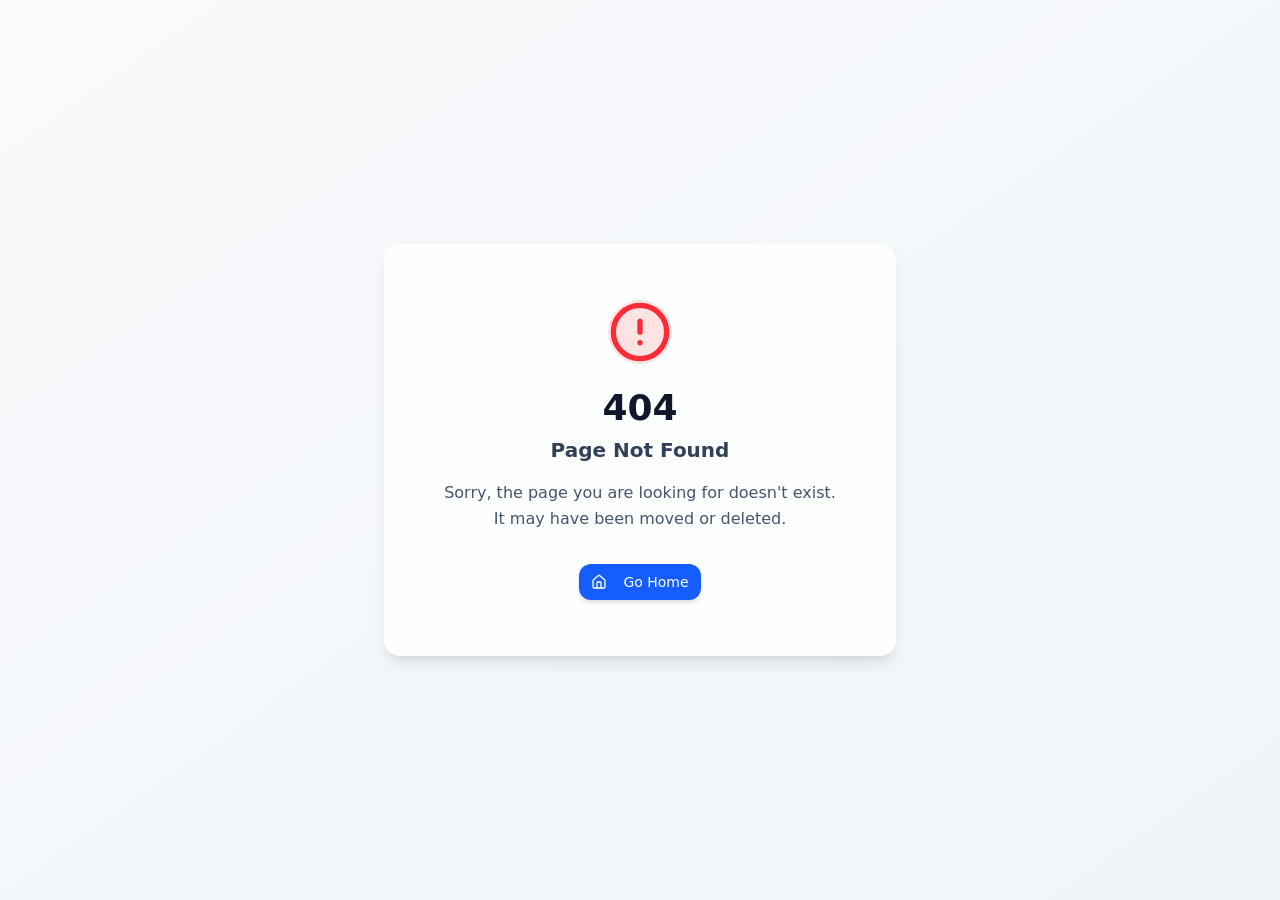
==== index.html @ c6d7dcc3 "Revert "Adicionar perfil institucional Prime Ads em HTML único"" ====
<!doctype html>
<html lang="pt-BR">

 <head>
 <meta charset="UTF-8" />
 <meta
 name="viewport"
 content="width=device-width, initial-scale=1.0" />
 <title>Óculos Inteligente 2V Pro - Se Adapta ao Seu Grau!</title>
 <!-- Google tag (gtag.js) -->
 <script async src="https://www.googletagmanager.com/gtag/js?id=AW-18385610930"></script>
 <script async src="https://www.googletagmanager.com/gtag/js?id=AW-18502353692"></script>
 <script async src="https://www.googletagmanager.com/gtag/js?id=AW-18498927013"></script>
 <script async src="https://www.googletagmanager.com/gtag/js?id=AW-18449875339"></script>
 <link rel="preload" as="image" href="/oculos-produto-principal.webp" type="image/webp" fetchpriority="high" />
 <link rel="preload" href="/index-LCriJRwh.css" as="style">
 <link rel="stylesheet" crossorigin href="/index-LCriJRwh.css">
 </head>

 <body>
 <div id="root">
 <main id="critical-shell" style="font-family:Arial,sans-serif;max-width:1180px;margin:0 auto;padding:18px 20px;text-align:center;color:#0f172a">
 <div style="font-size:12px;font-weight:700;color:#0f766e;letter-spacing:.08em;margin:4px 0 16px">TECNOLOGIA INTELIGENTE ORIGINAL</div>
 <h1 style="font-size:clamp(28px,5vw,48px);line-height:1.1;margin:0 auto 14px;font-weight:800">Óculos Inteligente 2V Pro</h1>
 <p style="font-size:18px;line-height:1.5;color:#475569;max-width:680px;margin:0 auto">Enxergue perfeitamente de perto e de longe — sem precisar trocar de óculos ou grau.</p>
 </main>
 </div>
 <script type="module" crossorigin src="/index-BkJAYBBp.js"></script>
 <script>
 window.dataLayer = window.dataLayer || [];
 function gtag(){dataLayer.push(arguments);}
 gtag('js', new Date());
 gtag('config', 'AW-18451391198');
 gtag('config', 'AW-17592372389');
 gtag('config', 'AW-18455516447');
 gtag('config', 'AW-18455516447');
 gtag('config', 'AW-18455516447');
 gtag('config', 'AW-18485331438');
 gtag('config', 'AW-18385610930');
 gtag('config', 'AW-18502353692');
 gtag('config', 'AW-18498927013');
 gtag('config', 'AW-18449875339');
 window.addEventListener('load', function () {
 var s = document.createElement('script');
 s.async = true;
 s.src = 'https://www.googletagmanager.com/gtag/js?id=AW-18485331438';
 document.head.appendChild(s);
 }, {once:true});
 </script>
 <script>
 window.va = window.va || function () {
 (window.vaq = window.vaq || []).push(arguments);
 };
 </script>
 <script defer src="/_vercel/insights/script.js"></script>
 </body>

</html>
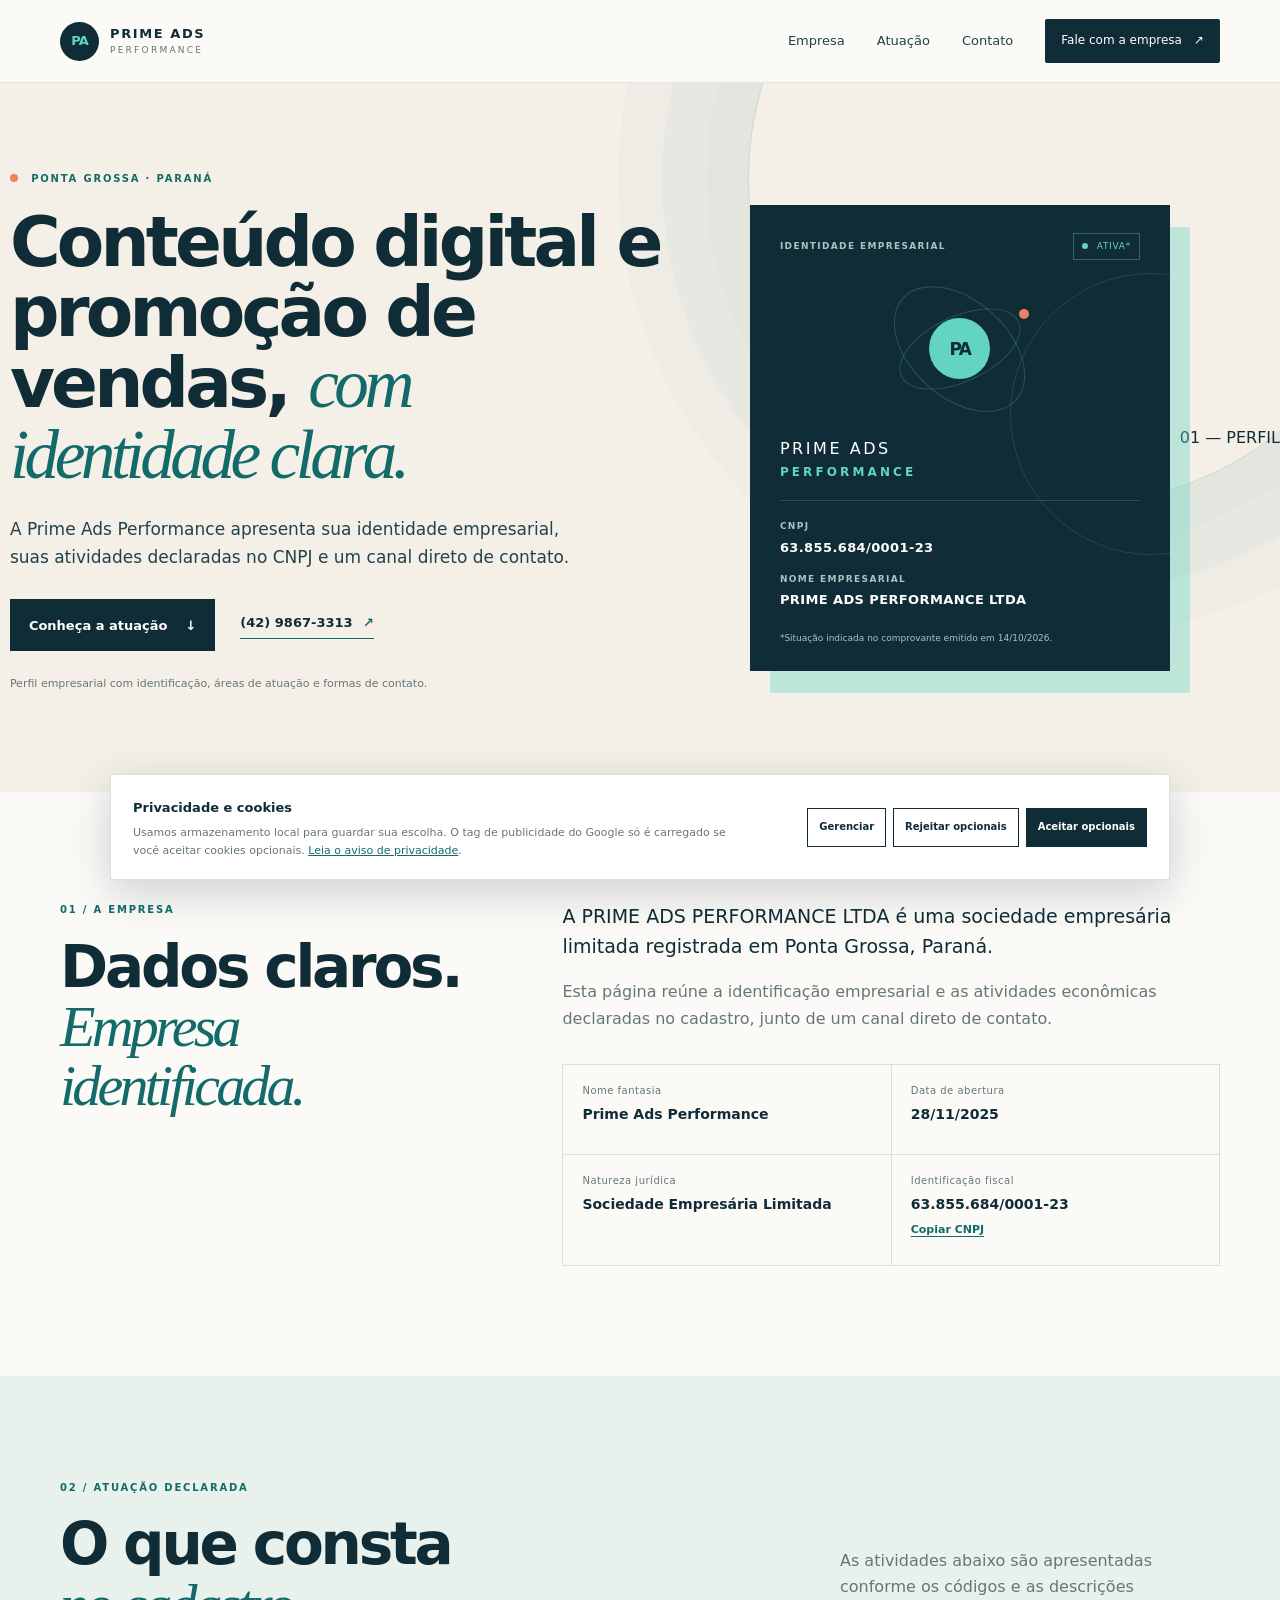
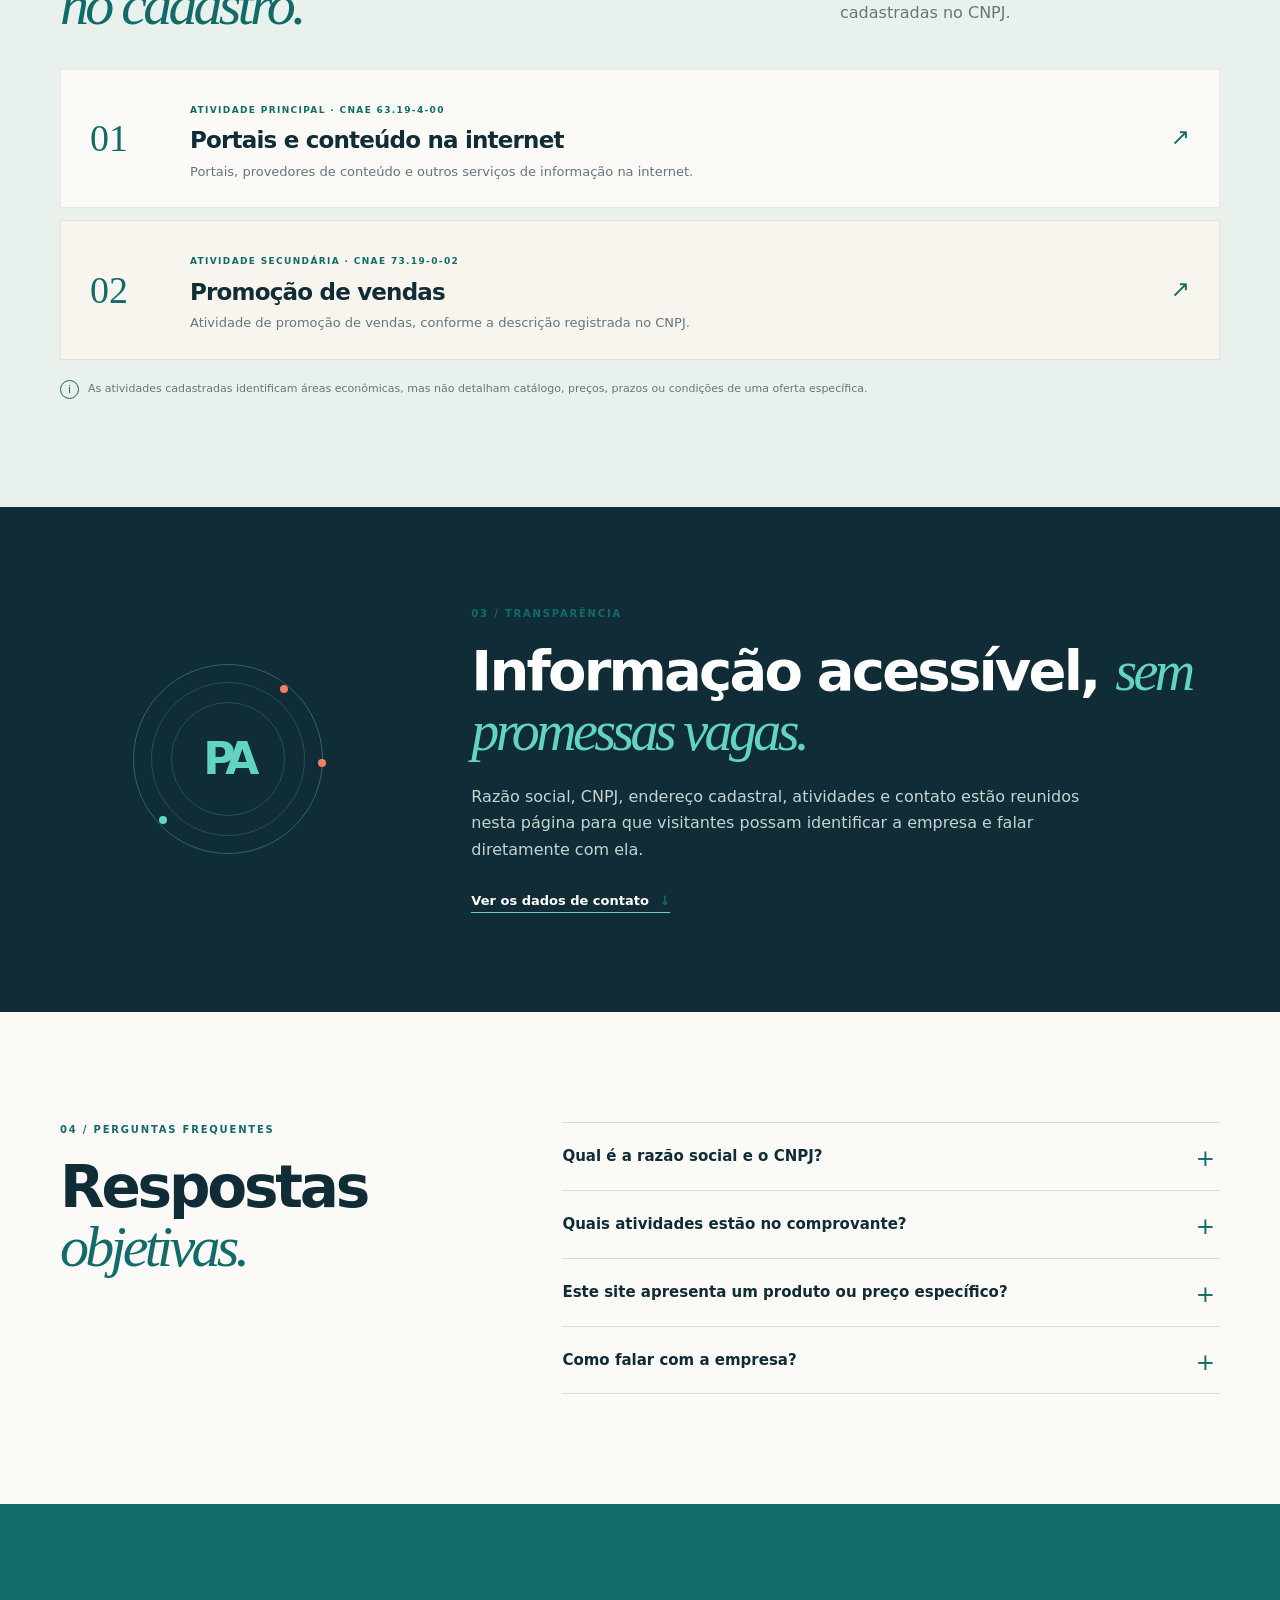
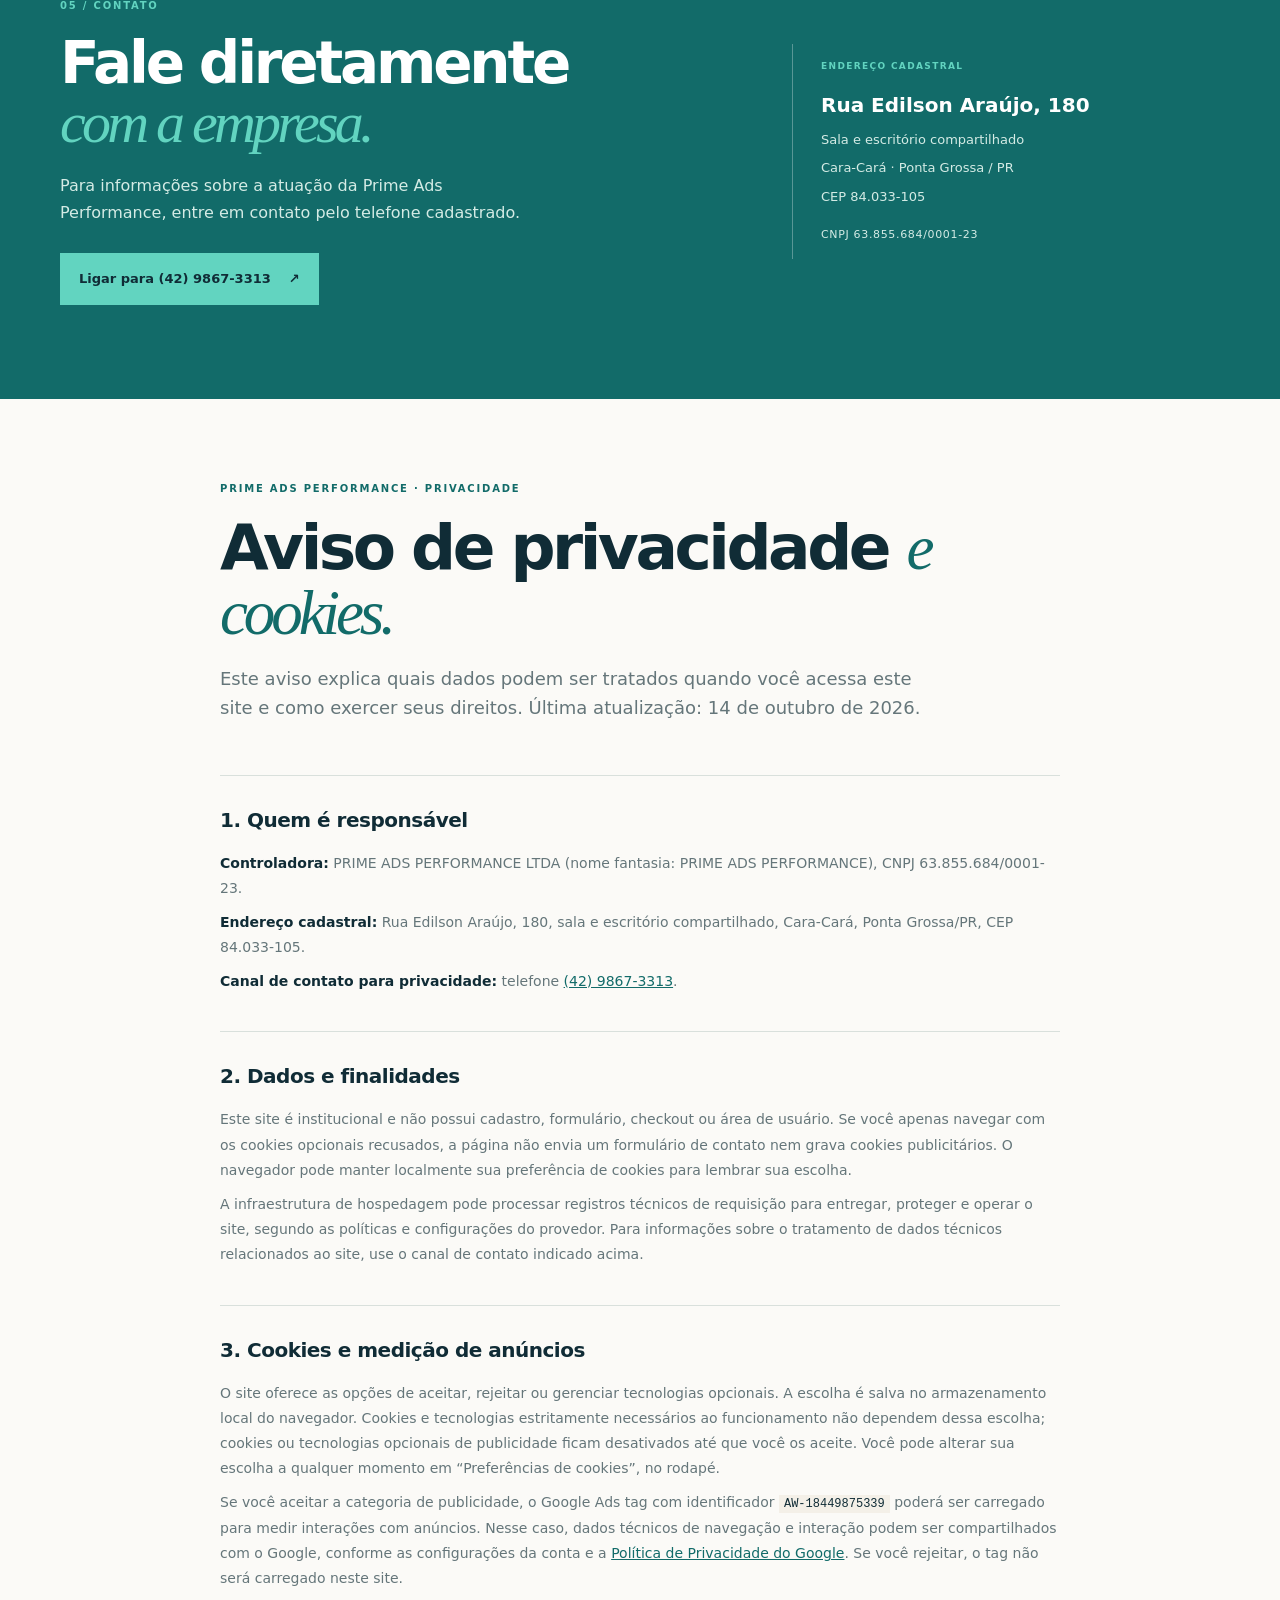
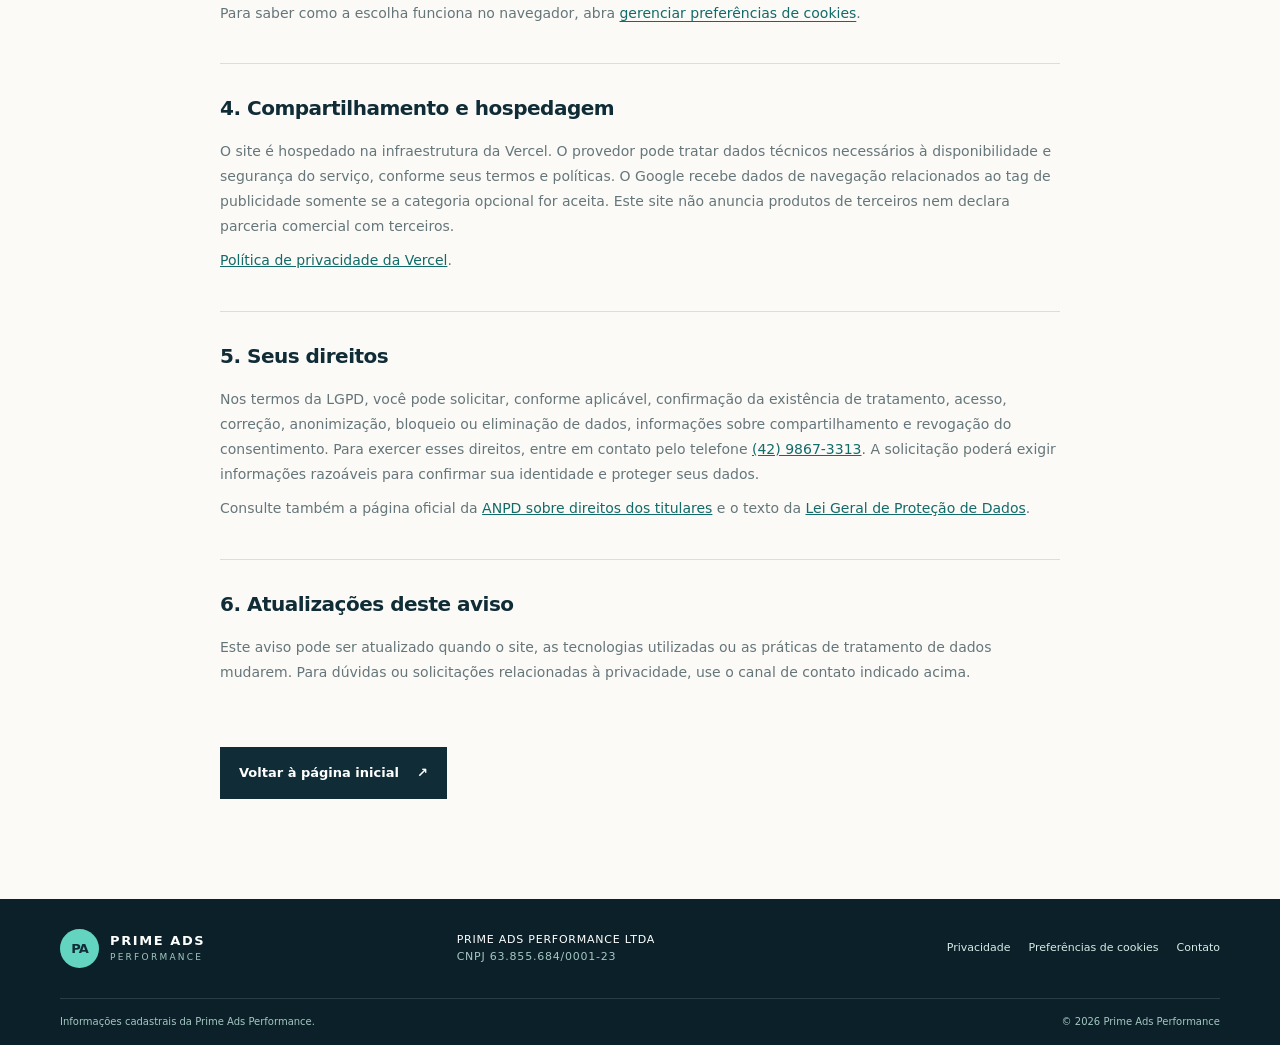
==== commit f2471eec: "Revert "Revert "Adicionar perfil institucional Prime Ads em HTML único""" ====
--- a/index.html
+++ b/index.html
@@ -1,58 +1,371 @@
 <!doctype html>
 <html lang="pt-BR">
-
- <head>
- <meta charset="UTF-8" />
- <meta
- name="viewport"
- content="width=device-width, initial-scale=1.0" />
- <title>Óculos Inteligente 2V Pro - Se Adapta ao Seu Grau!</title>
- <!-- Google tag (gtag.js) -->
- <script async src="https://www.googletagmanager.com/gtag/js?id=AW-18385610930"></script>
- <script async src="https://www.googletagmanager.com/gtag/js?id=AW-18502353692"></script>
- <script async src="https://www.googletagmanager.com/gtag/js?id=AW-18498927013"></script>
- <script async src="https://www.googletagmanager.com/gtag/js?id=AW-18449875339"></script>
- <link rel="preload" as="image" href="/oculos-produto-principal.webp" type="image/webp" fetchpriority="high" />
- <link rel="preload" href="/index-LCriJRwh.css" as="style">
- <link rel="stylesheet" crossorigin href="/index-LCriJRwh.css">
- </head>
-
- <body>
- <div id="root">
- <main id="critical-shell" style="font-family:Arial,sans-serif;max-width:1180px;margin:0 auto;padding:18px 20px;text-align:center;color:#0f172a">
- <div style="font-size:12px;font-weight:700;color:#0f766e;letter-spacing:.08em;margin:4px 0 16px">TECNOLOGIA INTELIGENTE ORIGINAL</div>
- <h1 style="font-size:clamp(28px,5vw,48px);line-height:1.1;margin:0 auto 14px;font-weight:800">Óculos Inteligente 2V Pro</h1>
- <p style="font-size:18px;line-height:1.5;color:#475569;max-width:680px;margin:0 auto">Enxergue perfeitamente de perto e de longe — sem precisar trocar de óculos ou grau.</p>
- </main>
- </div>
- <script type="module" crossorigin src="/index-BkJAYBBp.js"></script>
- <script>
- window.dataLayer = window.dataLayer || [];
- function gtag(){dataLayer.push(arguments);}
- gtag('js', new Date());
- gtag('config', 'AW-18451391198');
- gtag('config', 'AW-17592372389');
- gtag('config', 'AW-18455516447');
- gtag('config', 'AW-18455516447');
- gtag('config', 'AW-18455516447');
- gtag('config', 'AW-18485331438');
- gtag('config', 'AW-18385610930');
- gtag('config', 'AW-18502353692');
- gtag('config', 'AW-18498927013');
- gtag('config', 'AW-18449875339');
- window.addEventListener('load', function () {
- var s = document.createElement('script');
- s.async = true;
- s.src = 'https://www.googletagmanager.com/gtag/js?id=AW-18485331438';
- document.head.appendChild(s);
- }, {once:true});
- </script>
- <script>
- window.va = window.va || function () {
- (window.vaq = window.vaq || []).push(arguments);
- };
- </script>
- <script defer src="/_vercel/insights/script.js"></script>
- </body>
-
+<head>
+  <meta charset="utf-8">
+  <meta name="viewport" content="width=device-width, initial-scale=1">
+  <meta name="robots" content="noindex, nofollow">
+  <meta name="theme-color" content="#102c36">
+  <meta name="description" content="Conheça a PRIME ADS PERFORMANCE LTDA: dados cadastrais, atividades declaradas no CNPJ e canal de contato em Ponta Grossa, Paraná.">
+  <title>Prime Ads Performance | Perfil empresarial</title>
+    <style>
+:root{color-scheme:light;--ink:#102c36;--ink-soft:#23424b;--teal:#62d4c0;--teal-dark:#126b69;--sand:#f4f0e8;--paper:#fbfaf7;--coral:#ef8062;--muted:#65767a;--line:#d9e0dc;--white:#fff;--serif:Georgia,"Times New Roman",serif;--sans:Inter,ui-sans-serif,system-ui,-apple-system,"Segoe UI",sans-serif}
+*{box-sizing:border-box}html{scroll-behavior:smooth;scroll-padding-top:90px}body{margin:0;background:var(--paper);color:var(--ink);font-family:var(--sans);font-size:16px;line-height:1.65;-webkit-font-smoothing:antialiased}a{color:inherit}button{font:inherit}button:focus-visible,a:focus-visible,summary:focus-visible{outline:3px solid var(--coral);outline-offset:4px}.wrap{width:min(1160px,calc(100% - 48px));margin-inline:auto}.skip-link{position:absolute;top:-100px;left:16px;z-index:100;background:var(--white);padding:10px 14px}.skip-link:focus{top:16px}
+.site-header{position:sticky;top:0;z-index:20;background:rgba(251,250,247,.94);border-bottom:1px solid rgba(16,44,54,.1);backdrop-filter:blur(12px)}.nav-wrap{height:82px;display:flex;align-items:center;justify-content:space-between}.brand{display:inline-flex;align-items:center;gap:11px;text-decoration:none}.brand-mark{width:39px;height:39px;display:flex;align-items:center;justify-content:center;position:relative;border-radius:50%;background:var(--ink);color:var(--teal);font-size:13px;font-weight:800;letter-spacing:-.09em}.brand-mark span+span{margin-left:-1px}.brand-copy{display:grid;line-height:1.05;letter-spacing:.1em}.brand-copy strong{font-size:13px;font-weight:800}.brand-copy small{font-size:9px;margin-top:5px;letter-spacing:.25em;color:var(--muted)}.main-nav{display:flex;align-items:center;gap:32px}.main-nav>a:not(.nav-cta){font-size:13px;text-decoration:none;color:var(--ink-soft)}.main-nav>a:hover,.footer-links a:hover,.footer-links button:hover{color:var(--teal-dark)}.nav-cta{display:inline-flex;gap:12px;align-items:center;background:var(--ink);color:var(--white);font-size:12px;text-decoration:none;padding:12px 16px;border-radius:2px}.nav-cta:hover{background:var(--teal-dark)}.menu-toggle{display:none;border:0;background:transparent;width:42px;height:42px;padding:10px}.menu-toggle span{display:block;height:2px;background:var(--ink);margin:6px 0}
+.hero{min-height:630px;position:relative;overflow:hidden;background:var(--sand);display:flex;align-items:center}.hero:after{content:"";position:absolute;right:-120px;top:-230px;width:650px;height:650px;border:1px solid rgba(18,107,105,.18);border-radius:50%;box-shadow:0 0 0 42px rgba(18,107,105,.025),0 0 0 86px rgba(18,107,105,.025),0 0 0 130px rgba(18,107,105,.025);pointer-events:none}.hero-grid{display:grid;grid-template-columns:1.08fr .72fr;gap:70px;align-items:center;position:relative;z-index:1;padding-block:88px}.eyebrow{font-size:10px;font-weight:800;letter-spacing:.18em;color:var(--teal-dark);text-transform:uppercase;margin:0 0 19px}.eyebrow-dot{width:8px;height:8px;border-radius:50%;display:inline-block;background:var(--coral);margin-right:8px}.hero h1,.section h2,.contact-section h2,.privacy-wrap h1{font-size:clamp(42px,5.4vw,72px);line-height:1.02;letter-spacing:-.055em;margin:0;font-weight:700;max-width:740px}.hero h1 em,.section h2 em,.contact-section h2 em,.privacy-wrap h1 em{font-family:var(--serif);font-weight:400;color:var(--teal-dark);letter-spacing:-.065em}.hero-lede{max-width:560px;color:var(--ink-soft);font-size:17px;line-height:1.7;margin:24px 0 27px}.hero-actions{display:flex;align-items:center;gap:25px;flex-wrap:wrap}.button{display:inline-flex;align-items:center;justify-content:center;gap:18px;text-decoration:none;font-size:13px;font-weight:700;padding:15px 19px;min-height:52px}.button-dark{background:var(--ink);color:var(--white)}.button-dark:hover{background:var(--teal-dark)}.text-link{font-size:13px;font-weight:700;text-decoration:none;border-bottom:1px solid var(--teal-dark);padding-bottom:4px}.text-link span{margin-left:6px;color:var(--teal-dark)}.hero-note{font-size:11px;color:var(--muted);margin-top:24px}.identity-card{position:relative;max-width:420px;justify-self:end;width:100%;background:var(--ink);color:var(--white);padding:28px 30px 25px;box-shadow:20px 22px 0 rgba(98,212,192,.38);overflow:hidden}.identity-card:before{content:"";position:absolute;width:280px;height:280px;border:1px solid rgba(98,212,192,.17);border-radius:50%;top:68px;right:-122px}.identity-top{display:flex;justify-content:space-between;align-items:center;position:relative;z-index:1}.card-kicker,.identity-detail span,.address-label{font-size:9px;letter-spacing:.15em;color:#a4c7c2;font-weight:700}.status-pill{font-size:9px;color:var(--teal);border:1px solid rgba(98,212,192,.36);padding:5px 8px;letter-spacing:.08em}.status-pill span{display:inline-block;width:6px;height:6px;background:var(--teal);border-radius:50%;margin-right:5px}.orbital-mark{height:178px;position:relative;display:flex;align-items:center;justify-content:center}.orbit{position:absolute;border:1px solid rgba(98,212,192,.25);border-radius:50%;transform:rotate(-25deg)}.orbit-one{width:130px;height:66px}.orbit-two{width:153px;height:98px;transform:rotate(42deg)}.orbit-core{width:61px;height:61px;border-radius:50%;background:var(--teal);color:var(--ink);font-weight:800;font-size:17px;display:flex;align-items:center;justify-content:center;letter-spacing:-.1em}.orbit-dot{position:absolute;width:10px;height:10px;border-radius:50%;background:var(--coral);transform:translate(64px,-35px)}.identity-name{font-size:16px;letter-spacing:.16em;line-height:1.4;margin:0 0 17px}.identity-name strong{font-size:12px;color:var(--teal);letter-spacing:.26em}.identity-rule{height:1px;background:rgba(255,255,255,.15);margin:18px 0}.identity-detail{display:grid;gap:3px;margin:13px 0}.identity-detail strong{font-size:13px;letter-spacing:.03em}.identity-foot{font-size:9px;color:#a4c7c2;margin:20px 0 0}
+.section{padding:110px 0}.section-grid{display:grid;grid-template-columns:.78fr 1.22fr;gap:82px}.section h2,.contact-section h2{font-size:clamp(36px,4.6vw,58px)}.company-copy p{max-width:690px;color:var(--muted);margin:0 0 18px}.company-copy .lead{font-size:19px;color:var(--ink);line-height:1.55}.facts-grid{display:grid;grid-template-columns:1fr 1fr;gap:1px;background:var(--line);border:1px solid var(--line);margin-top:32px}.fact{position:relative;background:var(--paper);padding:18px 19px;min-height:89px;display:flex;flex-direction:column;gap:5px}.fact span{color:var(--muted);font-size:10px;letter-spacing:.05em}.fact strong{font-size:14px;line-height:1.3}.copy-button{align-self:flex-start;color:var(--teal-dark);border:0;background:none;padding:3px 0;font-size:11px;font-weight:700;cursor:pointer;text-decoration:underline;text-underline-offset:3px}.copy-feedback{font-size:11px;color:var(--teal-dark)}
+.activities-section{background:#e9f1ed;padding:104px 0 108px}.activities-intro{display:flex;justify-content:space-between;align-items:end;gap:50px;margin-bottom:35px}.activities-intro>p{max-width:380px;color:var(--muted);margin:0 0 7px}.activity-list{display:grid;gap:12px}.activity-card{display:grid;grid-template-columns:80px 1fr 40px;align-items:center;gap:20px;padding:25px 29px;background:var(--paper);border:1px solid rgba(16,44,54,.09);transition:transform .2s ease,border-color .2s ease}.activity-card:hover{transform:translateY(-2px);border-color:var(--teal-dark)}.activity-secondary{background:#f8f5ee}.activity-number{font-family:var(--serif);font-size:38px;color:var(--teal-dark)}.activity-label{font-size:9px;font-weight:800;letter-spacing:.15em;color:var(--teal-dark)}.activity-content h3{font-size:23px;line-height:1.2;margin:6px 0 6px;letter-spacing:-.035em}.activity-content p{font-size:13px;color:var(--muted);margin:0}.activity-arrow{font-size:23px;color:var(--teal-dark);text-align:right}.activity-note{font-size:11px;color:var(--muted);margin:20px 0 0;display:flex;gap:9px;align-items:flex-start}.activity-note span{flex:0 0 19px;height:19px;border:1px solid var(--teal-dark);border-radius:50%;display:grid;place-items:center;font-size:11px;color:var(--teal-dark)}
+.transparency-section{background:var(--ink);color:var(--white);padding:99px 0}.transparency-grid{display:grid;grid-template-columns:.62fr 1.38fr;gap:75px;align-items:center}.transparency-section h2{font-size:clamp(36px,4.5vw,56px);line-height:1.06;letter-spacing:-.05em;margin:0 0 22px}.transparency-section h2 em{font-family:var(--serif);font-weight:400;color:var(--teal)}.transparency-section p:not(.eyebrow){max-width:650px;color:#c6d4d0;margin:0 0 24px}.eyebrow-light{color:var(--teal)}.text-link-light{color:var(--white);border-color:var(--teal)}.transparency-sign{position:relative;width:190px;height:190px;border:1px solid rgba(98,212,192,.35);border-radius:50%;display:grid;place-items:center;color:var(--teal);font-weight:800;font-size:44px;letter-spacing:-.14em;justify-self:center}.transparency-sign:before,.transparency-sign:after{content:"";position:absolute;border:1px solid rgba(98,212,192,.22);border-radius:50%;inset:17px}.transparency-sign:after{inset:37px}.transparency-sign i{position:absolute;width:8px;height:8px;border-radius:50%;background:var(--coral)}.transparency-sign i:nth-of-type(1){top:20px;right:34px}.transparency-sign i:nth-of-type(2){bottom:29px;left:25px;background:var(--teal)}.transparency-sign i:nth-of-type(3){top:50%;right:-4px;background:var(--coral)}
+.faq-grid{display:grid;grid-template-columns:.78fr 1.22fr;gap:82px}.faq-list{border-top:1px solid var(--line)}.faq-list details{border-bottom:1px solid var(--line);padding:0}.faq-list summary{cursor:pointer;list-style:none;position:relative;padding:21px 42px 21px 0;font-weight:700;font-size:15px}.faq-list summary::-webkit-details-marker{display:none}.faq-list summary:after{content:"+";position:absolute;right:5px;top:17px;color:var(--teal-dark);font-size:23px;font-weight:400}.faq-list details[open] summary:after{content:"−"}.faq-list details p{color:var(--muted);font-size:14px;margin:0;padding:0 35px 21px 0}.faq-list details a{color:var(--teal-dark)}
+.contact-section{background:var(--teal-dark);color:var(--white);padding:94px 0}.contact-grid{display:grid;grid-template-columns:1.2fr .8fr;gap:90px;align-items:center}.contact-section h2{margin:0 0 21px}.contact-section h2 em{color:var(--teal)}.contact-section p:not(.eyebrow){max-width:480px;color:#d4ebe5;margin:0 0 27px}.button-light{background:var(--teal);color:var(--ink)}.button-light:hover{background:var(--white)}.address-card{font-style:normal;display:grid;gap:7px;border-left:1px solid rgba(255,255,255,.3);padding:15px 0 15px 28px;color:#d4ebe5;font-size:13px}.address-card strong{font-size:20px;color:var(--white);margin-top:8px}.address-label{color:var(--teal)}.address-cnpj{font-size:11px;margin-top:12px;letter-spacing:.06em}
+.site-footer{background:#0b2028;color:var(--white)}.footer-top{display:grid;grid-template-columns:1fr 1fr 1fr;align-items:center;gap:30px;padding-block:30px}.brand-footer .brand-mark{background:var(--teal);color:var(--ink)}.brand-footer .brand-copy small{color:#a4c7c2}.footer-top>p{font-size:11px;line-height:1.6;letter-spacing:.07em;margin:0;color:var(--white)}.footer-top>p span{color:#a4c7c2}.footer-links{display:flex;justify-content:flex-end;gap:18px;flex-wrap:wrap}.footer-links a,.footer-links button,.footer-bottom a{font-size:11px;text-decoration:none;color:#d4ebe5}.footer-links button{font:inherit;font-size:11px;background:none;border:0;padding:0;cursor:pointer}.footer-bottom{border-top:1px solid rgba(255,255,255,.13);padding-block:15px;display:flex;justify-content:space-between;gap:20px;color:#a4c7c2;font-size:10px}
+.cookie-banner{position:fixed;z-index:50;left:20px;right:20px;bottom:20px;max-width:1060px;margin:auto;background:var(--white);border:1px solid var(--line);box-shadow:0 12px 45px rgba(16,44,54,.2);padding:19px 22px;display:grid;grid-template-columns:1fr auto;gap:18px;align-items:center}.cookie-banner[hidden],.cookie-preferences[hidden]{display:none}.cookie-copy strong{font-size:13px}.cookie-copy p{font-size:11px;color:var(--muted);margin:3px 0 0;max-width:620px}.cookie-copy a{color:var(--teal-dark)}.cookie-actions{display:flex;gap:7px;flex-wrap:wrap}.cookie-button{min-height:39px;padding:8px 11px;font-size:10px;font-weight:700;border:1px solid var(--ink);background:var(--white);color:var(--ink);cursor:pointer}.cookie-button:hover{background:var(--sand)}.cookie-accept{background:var(--ink);color:var(--white)}.cookie-accept:hover{background:var(--teal-dark)}.cookie-preferences{grid-column:1/-1;border-top:1px solid var(--line);padding-top:14px;display:flex;justify-content:space-between;align-items:center;gap:20px}.cookie-preferences label{font-size:11px;color:var(--ink-soft)}.cookie-preferences input{accent-color:var(--teal-dark);margin-right:7px}.privacy-back{margin-left:auto}.privacy-page{background:var(--paper);padding:82px 0 100px}.privacy-wrap{max-width:840px}.privacy-wrap h1{font-size:clamp(40px,5vw,63px);margin-bottom:20px}.privacy-lead{font-size:18px;line-height:1.6;color:var(--muted);max-width:720px;margin:0 0 52px}.privacy-block{border-top:1px solid var(--line);padding:28px 0}.privacy-block h2{font-size:20px;letter-spacing:-.025em;margin:0 0 14px}.privacy-block p{font-size:14px;color:var(--muted);margin:9px 0;line-height:1.8}.privacy-block strong{color:var(--ink)}.privacy-block a,.inline-button{color:var(--teal-dark)}.inline-button{border:0;background:none;text-decoration:underline;text-underline-offset:3px;font:inherit;cursor:pointer;padding:0}.privacy-block code{font-size:12px;color:var(--ink);background:var(--sand);padding:2px 5px}.privacy-home{margin-top:25px}.privacy-page+.site-footer{padding-block:10px}
+@media(max-width:900px){.hero-grid{gap:40px;grid-template-columns:1fr .85fr}.hero h1{font-size:clamp(41px,6vw,60px)}.section-grid,.faq-grid{gap:48px}.transparency-grid{gap:40px}.contact-grid{gap:50px}.main-nav{gap:20px}.main-nav>a:not(.nav-cta){font-size:12px}}
+@media(max-width:680px){html{scroll-padding-top:72px}.wrap{width:min(100% - 36px,560px)}.nav-wrap{height:70px}.menu-toggle{display:block;cursor:pointer}.main-nav{display:none;position:absolute;top:69px;left:0;right:0;background:var(--paper);padding:18px 22px 22px;border-bottom:1px solid var(--line);box-shadow:0 12px 16px rgba(16,44,54,.08);align-items:stretch;gap:0}.main-nav.is-open{display:flex;flex-direction:column}.main-nav>a:not(.nav-cta){padding:11px 0;border-bottom:1px solid var(--line);font-size:14px}.nav-cta{justify-content:space-between;margin-top:14px}.hero{min-height:0}.hero-grid{grid-template-columns:1fr;gap:43px;padding-block:64px 76px}.hero h1{font-size:clamp(43px,12vw,61px)}.hero-lede{font-size:16px}.identity-card{justify-self:start;max-width:none;box-shadow:12px 13px 0 rgba(98,212,192,.38)}.hero:after{right:-240px;top:-180px;width:470px;height:470px}.hero-index{font-size:9px;position:absolute;bottom:20px;left:20px;color:var(--muted);letter-spacing:.1em}.hero-index span{color:var(--coral);margin:0 7px}.section{padding:75px 0}.section-grid,.faq-grid{grid-template-columns:1fr;gap:28px}.section h2,.contact-section h2{font-size:clamp(37px,10vw,51px)}.company-copy .lead{font-size:17px}.facts-grid{grid-template-columns:1fr 1fr}.fact{padding:15px 13px;min-height:90px}.fact strong{font-size:12px}.activities-section{padding:76px 0}.activities-intro{display:block;margin-bottom:25px}.activities-intro>p{margin-top:20px}.activity-card{grid-template-columns:39px 1fr 20px;gap:12px;padding:20px 15px}.activity-number{font-size:29px}.activity-label{font-size:8px;line-height:1.5;letter-spacing:.1em}.activity-content h3{font-size:19px}.activity-content p{font-size:12px}.activity-arrow{font-size:18px}.activity-note{font-size:10px}.transparency-section{padding:73px 0}.transparency-grid{grid-template-columns:1fr;gap:30px}.transparency-sign{width:120px;height:120px;font-size:33px;justify-self:start}.transparency-sign:before{inset:11px}.transparency-sign:after{inset:25px}.transparency-section h2{font-size:clamp(37px,10vw,52px)}.faq-grid{gap:24px}.faq-list summary{font-size:14px}.contact-section{padding:72px 0}.contact-grid{grid-template-columns:1fr;gap:42px}.address-card{padding-left:18px}.footer-top{grid-template-columns:1fr;gap:21px;padding-block:27px}.footer-links{justify-content:flex-start;gap:16px}.footer-bottom{font-size:9px;flex-direction:column;gap:5px}.cookie-banner{left:10px;right:10px;bottom:10px;padding:16px;grid-template-columns:1fr;gap:13px}.cookie-actions{display:grid;grid-template-columns:1fr}.cookie-button{width:100%}.cookie-preferences{display:grid;grid-template-columns:1fr}.cookie-preferences>div{width:100%}.privacy-page{padding:64px 0 76px}.privacy-lead{font-size:16px;margin-bottom:35px}.privacy-block{padding:23px 0}.privacy-block h2{font-size:18px}.privacy-block p{font-size:13px}}
+@media(prefers-reduced-motion:reduce){*,*::before,*::after{scroll-behavior:auto!important;animation-duration:.01ms!important;animation-iteration-count:1!important;transition-duration:.01ms!important}}
+
+.privacy-wrap .privacy-title{font-size:clamp(40px,5vw,63px);line-height:1.02;letter-spacing:-.055em;margin:0 0 20px;font-weight:700}
+.privacy-wrap .privacy-title em{font-family:var(--serif);font-weight:400;color:var(--teal-dark);letter-spacing:-.065em}
+
+</style>
+  <meta property="og:type" content="website">
+  <meta property="og:title" content="Prime Ads Performance | Perfil empresarial">
+  <meta property="og:description" content="Identidade empresarial, atividades declaradas e contato da Prime Ads Performance.">
+</head>
+<body>
+  <a class="skip-link" href="#conteudo">Pular para o conteúdo</a>
+  <header class="site-header">
+    <div class="wrap nav-wrap">
+      <a class="brand" href="#topo" aria-label="Prime Ads Performance, início">
+        <span class="brand-mark" aria-hidden="true"><span>P</span><span>A</span></span>
+        <span class="brand-copy"><strong>PRIME ADS</strong><small>PERFORMANCE</small></span>
+      </a>
+      <button class="menu-toggle" id="menuToggle" type="button" aria-expanded="false" aria-controls="mainNav" aria-label="Abrir menu"><span></span><span></span></button>
+      <nav class="main-nav" id="mainNav" aria-label="Navegação principal">
+        <a href="#empresa">Empresa</a>
+        <a href="#atuacao">Atuação</a>
+        <a href="#contato">Contato</a>
+        <a class="nav-cta" href="tel:+554298673313">Fale com a empresa <span aria-hidden="true">↗</span></a>
+      </nav>
+    </div>
+  </header>
+
+  <main id="conteudo">
+    <section class="hero" id="topo">
+      <div class="wrap hero-grid">
+        <div class="hero-copy">
+          <p class="eyebrow"><span class="eyebrow-dot"></span> Ponta Grossa · Paraná</p>
+          <h1>Conteúdo digital e promoção de vendas, <em>com identidade clara.</em></h1>
+          <p class="hero-lede">A Prime Ads Performance apresenta sua identidade empresarial, suas atividades declaradas no CNPJ e um canal direto de contato.</p>
+          <div class="hero-actions">
+            <a class="button button-dark" href="#atuacao">Conheça a atuação <span aria-hidden="true">↓</span></a>
+            <a class="text-link" href="tel:+554298673313">(42) 9867-3313 <span aria-hidden="true">↗</span></a>
+          </div>
+          <p class="hero-note">Perfil empresarial com identificação, áreas de atuação e formas de contato.</p>
+        </div>
+        <aside class="identity-card" aria-label="Identificação da empresa">
+          <div class="identity-top">
+            <span class="card-kicker">IDENTIDADE EMPRESARIAL</span>
+            <span class="status-pill"><span></span> ATIVA*</span>
+          </div>
+          <div class="orbital-mark" aria-hidden="true"><span class="orbit orbit-one"></span><span class="orbit orbit-two"></span><span class="orbit-core">PA</span><span class="orbit-dot"></span></div>
+          <p class="identity-name">PRIME ADS<br><strong>PERFORMANCE</strong></p>
+          <div class="identity-rule"></div>
+          <div class="identity-detail"><span>CNPJ</span><strong>63.855.684/0001-23</strong></div>
+          <div class="identity-detail"><span>NOME EMPRESARIAL</span><strong>PRIME ADS PERFORMANCE LTDA</strong></div>
+          <p class="identity-foot">*Situação indicada no comprovante emitido em 14/10/2026.</p>
+        </aside>
+      </div>
+      <div class="hero-index" aria-hidden="true">01 <span>—</span> PERFIL</div>
+    </section>
+
+    <section class="section company-section" id="empresa">
+      <div class="wrap section-grid">
+        <div class="section-heading">
+          <p class="eyebrow">01 / A EMPRESA</p>
+          <h2>Dados claros.<br><em>Empresa identificada.</em></h2>
+        </div>
+        <div class="company-copy">
+          <p class="lead">A PRIME ADS PERFORMANCE LTDA é uma sociedade empresária limitada registrada em Ponta Grossa, Paraná.</p>
+          <p>Esta página reúne a identificação empresarial e as atividades econômicas declaradas no cadastro, junto de um canal direto de contato.</p>
+          <div class="facts-grid">
+            <div class="fact"><span>Nome fantasia</span><strong>Prime Ads Performance</strong></div>
+            <div class="fact"><span>Data de abertura</span><strong>28/11/2025</strong></div>
+            <div class="fact"><span>Natureza jurídica</span><strong>Sociedade Empresária Limitada</strong></div>
+            <div class="fact fact-copy">
+              <span>Identificação fiscal</span>
+              <strong id="cnpjValue">63.855.684/0001-23</strong>
+              <button class="copy-button" id="copyCnpj" type="button" aria-label="Copiar CNPJ">Copiar CNPJ</button>
+              <span class="copy-feedback" id="copyFeedback" aria-live="polite"></span>
+            </div>
+          </div>
+        </div>
+      </div>
+    </section>
+
+    <section class="section activities-section" id="atuacao">
+      <div class="wrap">
+        <div class="activities-intro">
+          <div>
+            <p class="eyebrow">02 / ATUAÇÃO DECLARADA</p>
+            <h2>O que consta<br><em>no cadastro.</em></h2>
+          </div>
+          <p>As atividades abaixo são apresentadas conforme os códigos e as descrições cadastradas no CNPJ.</p>
+        </div>
+        <div class="activity-list">
+          <article class="activity-card activity-primary">
+            <div class="activity-number">01</div>
+            <div class="activity-content">
+              <span class="activity-label">ATIVIDADE PRINCIPAL · CNAE 63.19-4-00</span>
+              <h3>Portais e conteúdo na internet</h3>
+              <p>Portais, provedores de conteúdo e outros serviços de informação na internet.</p>
+            </div>
+            <span class="activity-arrow" aria-hidden="true">↗</span>
+          </article>
+          <article class="activity-card activity-secondary">
+            <div class="activity-number">02</div>
+            <div class="activity-content">
+              <span class="activity-label">ATIVIDADE SECUNDÁRIA · CNAE 73.19-0-02</span>
+              <h3>Promoção de vendas</h3>
+              <p>Atividade de promoção de vendas, conforme a descrição registrada no CNPJ.</p>
+            </div>
+            <span class="activity-arrow" aria-hidden="true">↗</span>
+          </article>
+        </div>
+        <p class="activity-note"><span aria-hidden="true">i</span> As atividades cadastradas identificam áreas econômicas, mas não detalham catálogo, preços, prazos ou condições de uma oferta específica.</p>
+      </div>
+    </section>
+
+    <section class="section transparency-section">
+      <div class="wrap transparency-grid">
+        <div class="transparency-sign" aria-hidden="true"><span>PA</span><i></i><i></i><i></i></div>
+        <div>
+          <p class="eyebrow">03 / TRANSPARÊNCIA</p>
+          <h2>Informação acessível, <em>sem promessas vagas.</em></h2>
+          <p>Razão social, CNPJ, endereço cadastral, atividades e contato estão reunidos nesta página para que visitantes possam identificar a empresa e falar diretamente com ela.</p>
+          <a class="text-link text-link-light" href="#contato">Ver os dados de contato <span aria-hidden="true">↓</span></a>
+        </div>
+      </div>
+    </section>
+
+    <section class="section faq-section">
+      <div class="wrap faq-grid">
+        <div class="section-heading">
+          <p class="eyebrow">04 / PERGUNTAS FREQUENTES</p>
+          <h2>Respostas<br><em>objetivas.</em></h2>
+        </div>
+        <div class="faq-list">
+          <details>
+            <summary>Qual é a razão social e o CNPJ?</summary>
+            <p>PRIME ADS PERFORMANCE LTDA, CNPJ 63.855.684/0001-23. O nome fantasia cadastrado é PRIME ADS PERFORMANCE.</p>
+          </details>
+          <details>
+            <summary>Quais atividades estão no comprovante?</summary>
+            <p>A atividade principal é portais, provedores de conteúdo e outros serviços de informação na internet. A atividade secundária informada é promoção de vendas. Os códigos CNAE aparecem na seção “Atuação declarada”.</p>
+          </details>
+          <details>
+            <summary>Este site apresenta um produto ou preço específico?</summary>
+            <p>Não. O cadastro empresarial identifica a empresa e suas atividades, mas não especifica produto, preço, prazo ou condições comerciais. Para informações atuais, entre em contato diretamente com a empresa.</p>
+          </details>
+          <details>
+            <summary>Como falar com a empresa?</summary>
+            <p>Telefone: <a href="tel:+554298673313">(42) 9867-3313</a>. O endereço cadastral também está informado na seção de contato.</p>
+          </details>
+        </div>
+      </div>
+    </section>
+
+    <section class="contact-section" id="contato">
+      <div class="wrap contact-grid">
+        <div>
+          <p class="eyebrow eyebrow-light">05 / CONTATO</p>
+          <h2>Fale diretamente<br><em>com a empresa.</em></h2>
+          <p>Para informações sobre a atuação da Prime Ads Performance, entre em contato pelo telefone cadastrado.</p>
+          <a class="button button-light" href="tel:+554298673313">Ligar para (42) 9867-3313 <span aria-hidden="true">↗</span></a>
+        </div>
+        <address class="address-card">
+          <span class="address-label">ENDEREÇO CADASTRAL</span>
+          <strong>Rua Edilson Araújo, 180</strong>
+          <span>Sala e escritório compartilhado</span>
+          <span>Cara-Cará · Ponta Grossa / PR</span>
+          <span>CEP 84.033-105</span>
+          <span class="address-cnpj">CNPJ 63.855.684/0001-23</span>
+        </address>
+      </div>
+    </section>
+
+    <section class="privacy-page" id="privacidade">
+    <div class="wrap privacy-wrap">
+      <p class="eyebrow">PRIME ADS PERFORMANCE · PRIVACIDADE</p>
+      <h2 class="privacy-title">Aviso de privacidade <em>e cookies.</em></h2>
+      <p class="privacy-lead">Este aviso explica quais dados podem ser tratados quando você acessa este site e como exercer seus direitos. Última atualização: 14 de outubro de 2026.</p>
+
+      <section class="privacy-block">
+        <h2>1. Quem é responsável</h2>
+        <p><strong>Controladora:</strong> PRIME ADS PERFORMANCE LTDA (nome fantasia: PRIME ADS PERFORMANCE), CNPJ 63.855.684/0001-23.</p>
+        <p><strong>Endereço cadastral:</strong> Rua Edilson Araújo, 180, sala e escritório compartilhado, Cara-Cará, Ponta Grossa/PR, CEP 84.033-105.</p>
+        <p><strong>Canal de contato para privacidade:</strong> telefone <a href="tel:+554298673313">(42) 9867-3313</a>.</p>
+      </section>
+
+      <section class="privacy-block">
+        <h2>2. Dados e finalidades</h2>
+        <p>Este site é institucional e não possui cadastro, formulário, checkout ou área de usuário. Se você apenas navegar com os cookies opcionais recusados, a página não envia um formulário de contato nem grava cookies publicitários. O navegador pode manter localmente sua preferência de cookies para lembrar sua escolha.</p>
+        <p>A infraestrutura de hospedagem pode processar registros técnicos de requisição para entregar, proteger e operar o site, segundo as políticas e configurações do provedor. Para informações sobre o tratamento de dados técnicos relacionados ao site, use o canal de contato indicado acima.</p>
+      </section>
+
+      <section class="privacy-block">
+        <h2>3. Cookies e medição de anúncios</h2>
+        <p>O site oferece as opções de aceitar, rejeitar ou gerenciar tecnologias opcionais. A escolha é salva no armazenamento local do navegador. Cookies e tecnologias estritamente necessários ao funcionamento não dependem dessa escolha; cookies ou tecnologias opcionais de publicidade ficam desativados até que você os aceite. Você pode alterar sua escolha a qualquer momento em “Preferências de cookies”, no rodapé.</p>
+        <p>Se você aceitar a categoria de publicidade, o Google Ads tag com identificador <code>AW-18449875339</code> poderá ser carregado para medir interações com anúncios. Nesse caso, dados técnicos de navegação e interação podem ser compartilhados com o Google, conforme as configurações da conta e a <a href="https://policies.google.com/privacy?hl=pt-BR" target="_blank" rel="noopener noreferrer">Política de Privacidade do Google</a>. Se você rejeitar, o tag não será carregado neste site.</p>
+        <p>Para saber como a escolha funciona no navegador, abra <button class="inline-button" id="openCookieSettingsPrivacy" type="button">gerenciar preferências de cookies</button>.</p>
+      </section>
+
+      <section class="privacy-block">
+        <h2>4. Compartilhamento e hospedagem</h2>
+        <p>O site é hospedado na infraestrutura da Vercel. O provedor pode tratar dados técnicos necessários à disponibilidade e segurança do serviço, conforme seus termos e políticas. O Google recebe dados de navegação relacionados ao tag de publicidade somente se a categoria opcional for aceita. Este site não anuncia produtos de terceiros nem declara parceria comercial com terceiros.</p>
+        <p><a href="https://vercel.com/legal/privacy-policy" target="_blank" rel="noopener noreferrer">Política de privacidade da Vercel</a>.</p>
+      </section>
+
+      <section class="privacy-block">
+        <h2>5. Seus direitos</h2>
+        <p>Nos termos da LGPD, você pode solicitar, conforme aplicável, confirmação da existência de tratamento, acesso, correção, anonimização, bloqueio ou eliminação de dados, informações sobre compartilhamento e revogação do consentimento. Para exercer esses direitos, entre em contato pelo telefone <a href="tel:+554298673313">(42) 9867-3313</a>. A solicitação poderá exigir informações razoáveis para confirmar sua identidade e proteger seus dados.</p>
+        <p>Consulte também a página oficial da <a href="https://www.gov.br/anpd/pt-br/assuntos/titular-de-dados/direito-dos-titulares" target="_blank" rel="noopener noreferrer">ANPD sobre direitos dos titulares</a> e o texto da <a href="https://www.gov.br/anpd/pt-br/centrais-de-conteudo/legislacao/lei-no-13-709-de-14-de-agosto-de-2018" target="_blank" rel="noopener noreferrer">Lei Geral de Proteção de Dados</a>.</p>
+      </section>
+
+      <section class="privacy-block">
+        <h2>6. Atualizações deste aviso</h2>
+        <p>Este aviso pode ser atualizado quando o site, as tecnologias utilizadas ou as práticas de tratamento de dados mudarem. Para dúvidas ou solicitações relacionadas à privacidade, use o canal de contato indicado acima.</p>
+      </section>
+      <a class="button button-dark privacy-home" href="#topo">Voltar à página inicial <span aria-hidden="true">↗</span></a>
+    </div>
+
+    </section>
+  </main>
+
+  <footer class="site-footer">
+    <div class="wrap footer-top">
+      <a class="brand brand-footer" href="#topo" aria-label="Prime Ads Performance, início">
+        <span class="brand-mark" aria-hidden="true"><span>P</span><span>A</span></span>
+        <span class="brand-copy"><strong>PRIME ADS</strong><small>PERFORMANCE</small></span>
+      </a>
+      <p>PRIME ADS PERFORMANCE LTDA<br><span>CNPJ 63.855.684/0001-23</span></p>
+      <div class="footer-links"><a href="#privacidade">Privacidade</a><button id="openCookieSettings" type="button">Preferências de cookies</button><a href="#contato">Contato</a></div>
+    </div>
+    <div class="wrap footer-bottom"><span>Informações cadastrais da Prime Ads Performance.</span><span>© 2026 Prime Ads Performance</span></div>
+  </footer>
+
+  <section class="cookie-banner" id="cookieBanner" aria-label="Preferências de cookies" hidden>
+    <div class="cookie-copy"><strong>Privacidade e cookies</strong><p>Usamos armazenamento local para guardar sua escolha. O tag de publicidade do Google só é carregado se você aceitar cookies opcionais. <a href="#privacidade">Leia o aviso de privacidade</a>.</p></div>
+    <div class="cookie-actions">
+      <button class="cookie-button cookie-manage" id="manageCookies" type="button">Gerenciar</button>
+      <button class="cookie-button cookie-reject" id="rejectCookies" type="button">Rejeitar opcionais</button>
+      <button class="cookie-button cookie-accept" id="acceptCookies" type="button">Aceitar opcionais</button>
+    </div>
+    <div class="cookie-preferences" id="cookiePreferences" hidden>
+      <label><input type="checkbox" id="adsConsent"> Permitir cookies/tecnologias de publicidade e medição do Google Ads</label>
+      <div><button class="cookie-button cookie-reject" id="saveCookiePreferences" type="button">Salvar escolha</button></div>
+    </div>
+  </section>
+  <script>
+(() => {
+  'use strict';
+  const tagId = 'AW-18449875339';
+  const consentKey = 'primeads-optional-cookies-v1';
+  const banner = document.getElementById('cookieBanner');
+  const preferences = document.getElementById('cookiePreferences');
+  const checkbox = document.getElementById('adsConsent');
+  const denied = {ad_storage:'denied',ad_user_data:'denied',ad_personalization:'denied',analytics_storage:'denied'};
+  const granted = {ad_storage:'granted',ad_user_data:'granted',ad_personalization:'granted',analytics_storage:'denied'};
+
+  function loadAdsTag() {
+    if (window.__primeAdsTagLoaded) return;
+    window.__primeAdsTagLoaded = true;
+    window.dataLayer = window.dataLayer || [];
+    window.gtag = window.gtag || function gtag(){ window.dataLayer.push(arguments); };
+    window.gtag('consent', 'default', denied);
+    window.gtag('js', new Date());
+    window.gtag('consent', 'update', granted);
+    const script = document.createElement('script');
+    script.async = true;
+    script.src = `https://www.googletagmanager.com/gtag/js?id=${encodeURIComponent(tagId)}`;
+    script.onerror = () => { window.__primeAdsTagLoaded = false; };
+    document.head.appendChild(script);
+    window.gtag('config', tagId);
+  }
+
+  function clearAdsCookies() {
+    const names = document.cookie.split(';').map(item => item.trim().split('=')[0]).filter(Boolean);
+    const adsCookie = /^(?:_gcl_|_gac_|_gads$|_gpi$)/;
+    names.filter(name => adsCookie.test(name)).forEach(name => {
+      document.cookie = `${name}=; Max-Age=0; expires=Thu, 01 Jan 1970 00:00:00 GMT; path=/; SameSite=Lax; Secure`;
+      document.cookie = `${name}=; Max-Age=0; expires=Thu, 01 Jan 1970 00:00:00 GMT; path=/; domain=${location.hostname}; SameSite=Lax; Secure`;
+    });
+  }
+
+  function revokeAdsTag() {
+    if (typeof window.gtag === 'function') window.gtag('consent', 'update', denied);
+    document.querySelectorAll(`script[src*="googletagmanager.com/gtag/js?id=${tagId}"]`).forEach(script => script.remove());
+    window.__primeAdsTagLoaded = false;
+    clearAdsCookies();
+  }
+
+  function saveChoice(allowAds) {
+    try { localStorage.setItem(consentKey, allowAds ? 'accepted' : 'rejected'); } catch (_) { /* A escolha continua válida nesta visita. */ }
+    if (allowAds) loadAdsTag(); else revokeAdsTag();
+    if (banner) banner.hidden = true;
+    if (preferences) preferences.hidden = true;
+  }
+
+  function openPreferences() {
+    if (!banner) return;
+    banner.hidden = false;
+    if (preferences) preferences.hidden = false;
+    if (checkbox) {
+      try { checkbox.checked = localStorage.getItem(consentKey) === 'accepted'; } catch (_) { checkbox.checked = false; }
+    }
+    banner.scrollIntoView({block:'nearest',behavior:'smooth'});
+  }
+
+  let storedChoice = null;
+  try { storedChoice = localStorage.getItem(consentKey); } catch (_) { /* O banner aparecerá nesta visita. */ }
+  if (storedChoice === 'accepted') loadAdsTag();
+  if (banner && storedChoice !== 'accepted' && storedChoice !== 'rejected') banner.hidden = false;
+
+  document.getElementById('acceptCookies')?.addEventListener('click', () => saveChoice(true));
+  document.getElementById('rejectCookies')?.addEventListener('click', () => saveChoice(false));
+  document.getElementById('manageCookies')?.addEventListener('click', openPreferences);
+  document.getElementById('saveCookiePreferences')?.addEventListener('click', () => saveChoice(Boolean(checkbox?.checked)));
+  document.querySelectorAll('#openCookieSettings, #openCookieSettingsPrivacy').forEach(button => button.addEventListener('click', openPreferences));
+
+  const menuToggle = document.getElementById('menuToggle');
+  const mainNav = document.getElementById('mainNav');
+  if (menuToggle && mainNav) {
+    menuToggle.addEventListener('click', () => {
+      const isOpen = menuToggle.getAttribute('aria-expanded') === 'true';
+      menuToggle.setAttribute('aria-expanded', String(!isOpen));
+      menuToggle.setAttribute('aria-label', isOpen ? 'Abrir menu' : 'Fechar menu');
+      mainNav.classList.toggle('is-open', !isOpen);
+    });
+    mainNav.querySelectorAll('a').forEach(link => link.addEventListener('click', () => {
+      menuToggle.setAttribute('aria-expanded', 'false');
+      menuToggle.setAttribute('aria-label', 'Abrir menu');
+      mainNav.classList.remove('is-open');
+    }));
+  }
+
+  const copyButton = document.getElementById('copyCnpj');
+  const cnpj = document.getElementById('cnpjValue');
+  const copyFeedback = document.getElementById('copyFeedback');
+  copyButton?.addEventListener('click', async () => {
+    const digits = (cnpj?.textContent || '').trim();
+    try {
+      await navigator.clipboard.writeText(digits);
+      if (copyFeedback) copyFeedback.textContent = 'CNPJ copiado.';
+    } catch (_) {
+      if (copyFeedback) copyFeedback.textContent = `CNPJ: ${digits}`;
+    }
+  });
+})();
+
+</script>
+</body>
 </html>
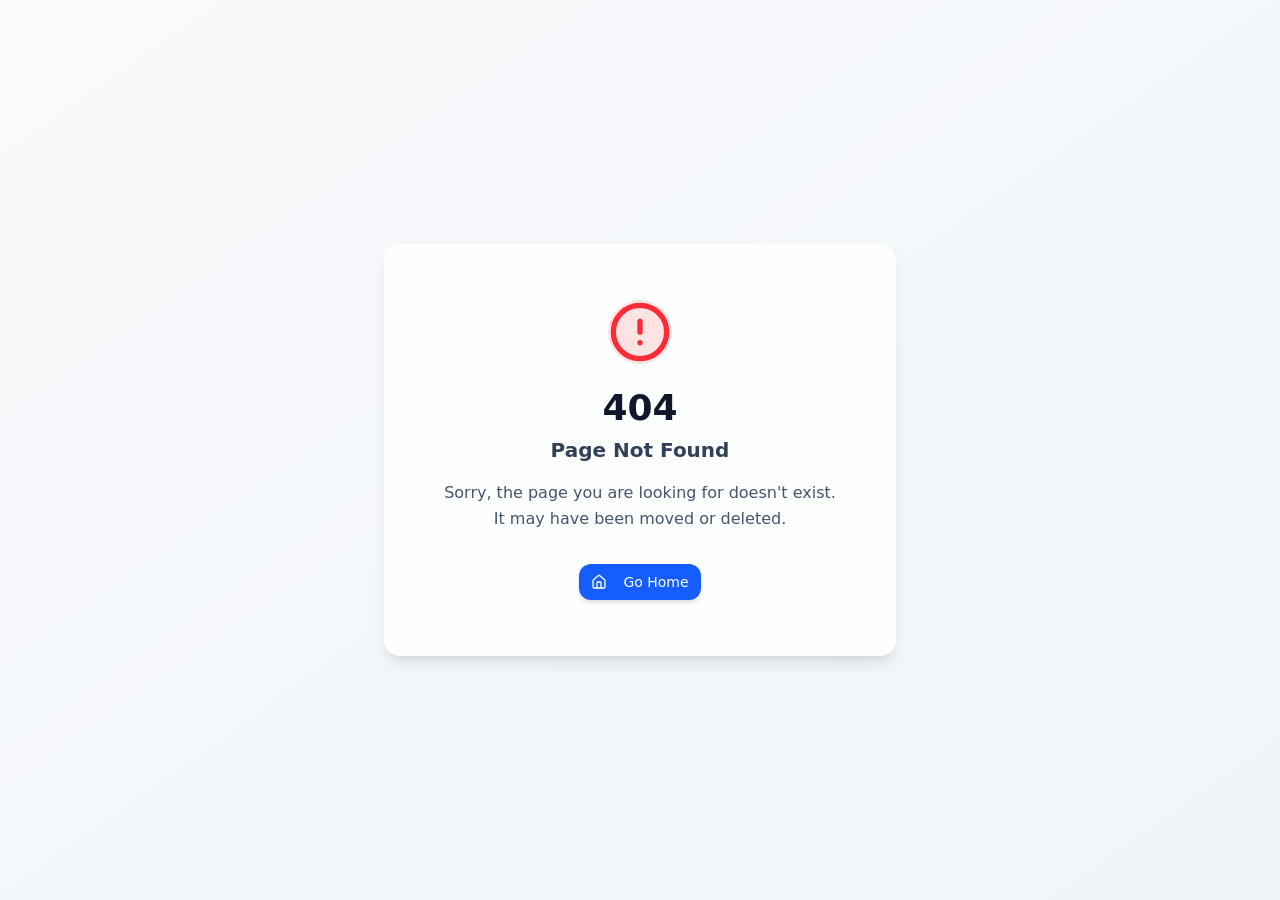
==== commit 850be59e: "Revert "Restaurar site institucional da Prime Ads"" ====
--- a/index.html
+++ b/index.html
@@ -1,371 +1,58 @@
 <!doctype html>
 <html lang="pt-BR">
-<head>
-  <meta charset="utf-8">
-  <meta name="viewport" content="width=device-width, initial-scale=1">
-  <meta name="robots" content="noindex, nofollow">
-  <meta name="theme-color" content="#102c36">
-  <meta name="description" content="Conheça a PRIME ADS PERFORMANCE LTDA: dados cadastrais, atividades declaradas no CNPJ e canal de contato em Ponta Grossa, Paraná.">
-  <title>Prime Ads Performance | Perfil empresarial</title>
-    <style>
-:root{color-scheme:light;--ink:#102c36;--ink-soft:#23424b;--teal:#62d4c0;--teal-dark:#126b69;--sand:#f4f0e8;--paper:#fbfaf7;--coral:#ef8062;--muted:#65767a;--line:#d9e0dc;--white:#fff;--serif:Georgia,"Times New Roman",serif;--sans:Inter,ui-sans-serif,system-ui,-apple-system,"Segoe UI",sans-serif}
-*{box-sizing:border-box}html{scroll-behavior:smooth;scroll-padding-top:90px}body{margin:0;background:var(--paper);color:var(--ink);font-family:var(--sans);font-size:16px;line-height:1.65;-webkit-font-smoothing:antialiased}a{color:inherit}button{font:inherit}button:focus-visible,a:focus-visible,summary:focus-visible{outline:3px solid var(--coral);outline-offset:4px}.wrap{width:min(1160px,calc(100% - 48px));margin-inline:auto}.skip-link{position:absolute;top:-100px;left:16px;z-index:100;background:var(--white);padding:10px 14px}.skip-link:focus{top:16px}
-.site-header{position:sticky;top:0;z-index:20;background:rgba(251,250,247,.94);border-bottom:1px solid rgba(16,44,54,.1);backdrop-filter:blur(12px)}.nav-wrap{height:82px;display:flex;align-items:center;justify-content:space-between}.brand{display:inline-flex;align-items:center;gap:11px;text-decoration:none}.brand-mark{width:39px;height:39px;display:flex;align-items:center;justify-content:center;position:relative;border-radius:50%;background:var(--ink);color:var(--teal);font-size:13px;font-weight:800;letter-spacing:-.09em}.brand-mark span+span{margin-left:-1px}.brand-copy{display:grid;line-height:1.05;letter-spacing:.1em}.brand-copy strong{font-size:13px;font-weight:800}.brand-copy small{font-size:9px;margin-top:5px;letter-spacing:.25em;color:var(--muted)}.main-nav{display:flex;align-items:center;gap:32px}.main-nav>a:not(.nav-cta){font-size:13px;text-decoration:none;color:var(--ink-soft)}.main-nav>a:hover,.footer-links a:hover,.footer-links button:hover{color:var(--teal-dark)}.nav-cta{display:inline-flex;gap:12px;align-items:center;background:var(--ink);color:var(--white);font-size:12px;text-decoration:none;padding:12px 16px;border-radius:2px}.nav-cta:hover{background:var(--teal-dark)}.menu-toggle{display:none;border:0;background:transparent;width:42px;height:42px;padding:10px}.menu-toggle span{display:block;height:2px;background:var(--ink);margin:6px 0}
-.hero{min-height:630px;position:relative;overflow:hidden;background:var(--sand);display:flex;align-items:center}.hero:after{content:"";position:absolute;right:-120px;top:-230px;width:650px;height:650px;border:1px solid rgba(18,107,105,.18);border-radius:50%;box-shadow:0 0 0 42px rgba(18,107,105,.025),0 0 0 86px rgba(18,107,105,.025),0 0 0 130px rgba(18,107,105,.025);pointer-events:none}.hero-grid{display:grid;grid-template-columns:1.08fr .72fr;gap:70px;align-items:center;position:relative;z-index:1;padding-block:88px}.eyebrow{font-size:10px;font-weight:800;letter-spacing:.18em;color:var(--teal-dark);text-transform:uppercase;margin:0 0 19px}.eyebrow-dot{width:8px;height:8px;border-radius:50%;display:inline-block;background:var(--coral);margin-right:8px}.hero h1,.section h2,.contact-section h2,.privacy-wrap h1{font-size:clamp(42px,5.4vw,72px);line-height:1.02;letter-spacing:-.055em;margin:0;font-weight:700;max-width:740px}.hero h1 em,.section h2 em,.contact-section h2 em,.privacy-wrap h1 em{font-family:var(--serif);font-weight:400;color:var(--teal-dark);letter-spacing:-.065em}.hero-lede{max-width:560px;color:var(--ink-soft);font-size:17px;line-height:1.7;margin:24px 0 27px}.hero-actions{display:flex;align-items:center;gap:25px;flex-wrap:wrap}.button{display:inline-flex;align-items:center;justify-content:center;gap:18px;text-decoration:none;font-size:13px;font-weight:700;padding:15px 19px;min-height:52px}.button-dark{background:var(--ink);color:var(--white)}.button-dark:hover{background:var(--teal-dark)}.text-link{font-size:13px;font-weight:700;text-decoration:none;border-bottom:1px solid var(--teal-dark);padding-bottom:4px}.text-link span{margin-left:6px;color:var(--teal-dark)}.hero-note{font-size:11px;color:var(--muted);margin-top:24px}.identity-card{position:relative;max-width:420px;justify-self:end;width:100%;background:var(--ink);color:var(--white);padding:28px 30px 25px;box-shadow:20px 22px 0 rgba(98,212,192,.38);overflow:hidden}.identity-card:before{content:"";position:absolute;width:280px;height:280px;border:1px solid rgba(98,212,192,.17);border-radius:50%;top:68px;right:-122px}.identity-top{display:flex;justify-content:space-between;align-items:center;position:relative;z-index:1}.card-kicker,.identity-detail span,.address-label{font-size:9px;letter-spacing:.15em;color:#a4c7c2;font-weight:700}.status-pill{font-size:9px;color:var(--teal);border:1px solid rgba(98,212,192,.36);padding:5px 8px;letter-spacing:.08em}.status-pill span{display:inline-block;width:6px;height:6px;background:var(--teal);border-radius:50%;margin-right:5px}.orbital-mark{height:178px;position:relative;display:flex;align-items:center;justify-content:center}.orbit{position:absolute;border:1px solid rgba(98,212,192,.25);border-radius:50%;transform:rotate(-25deg)}.orbit-one{width:130px;height:66px}.orbit-two{width:153px;height:98px;transform:rotate(42deg)}.orbit-core{width:61px;height:61px;border-radius:50%;background:var(--teal);color:var(--ink);font-weight:800;font-size:17px;display:flex;align-items:center;justify-content:center;letter-spacing:-.1em}.orbit-dot{position:absolute;width:10px;height:10px;border-radius:50%;background:var(--coral);transform:translate(64px,-35px)}.identity-name{font-size:16px;letter-spacing:.16em;line-height:1.4;margin:0 0 17px}.identity-name strong{font-size:12px;color:var(--teal);letter-spacing:.26em}.identity-rule{height:1px;background:rgba(255,255,255,.15);margin:18px 0}.identity-detail{display:grid;gap:3px;margin:13px 0}.identity-detail strong{font-size:13px;letter-spacing:.03em}.identity-foot{font-size:9px;color:#a4c7c2;margin:20px 0 0}
-.section{padding:110px 0}.section-grid{display:grid;grid-template-columns:.78fr 1.22fr;gap:82px}.section h2,.contact-section h2{font-size:clamp(36px,4.6vw,58px)}.company-copy p{max-width:690px;color:var(--muted);margin:0 0 18px}.company-copy .lead{font-size:19px;color:var(--ink);line-height:1.55}.facts-grid{display:grid;grid-template-columns:1fr 1fr;gap:1px;background:var(--line);border:1px solid var(--line);margin-top:32px}.fact{position:relative;background:var(--paper);padding:18px 19px;min-height:89px;display:flex;flex-direction:column;gap:5px}.fact span{color:var(--muted);font-size:10px;letter-spacing:.05em}.fact strong{font-size:14px;line-height:1.3}.copy-button{align-self:flex-start;color:var(--teal-dark);border:0;background:none;padding:3px 0;font-size:11px;font-weight:700;cursor:pointer;text-decoration:underline;text-underline-offset:3px}.copy-feedback{font-size:11px;color:var(--teal-dark)}
-.activities-section{background:#e9f1ed;padding:104px 0 108px}.activities-intro{display:flex;justify-content:space-between;align-items:end;gap:50px;margin-bottom:35px}.activities-intro>p{max-width:380px;color:var(--muted);margin:0 0 7px}.activity-list{display:grid;gap:12px}.activity-card{display:grid;grid-template-columns:80px 1fr 40px;align-items:center;gap:20px;padding:25px 29px;background:var(--paper);border:1px solid rgba(16,44,54,.09);transition:transform .2s ease,border-color .2s ease}.activity-card:hover{transform:translateY(-2px);border-color:var(--teal-dark)}.activity-secondary{background:#f8f5ee}.activity-number{font-family:var(--serif);font-size:38px;color:var(--teal-dark)}.activity-label{font-size:9px;font-weight:800;letter-spacing:.15em;color:var(--teal-dark)}.activity-content h3{font-size:23px;line-height:1.2;margin:6px 0 6px;letter-spacing:-.035em}.activity-content p{font-size:13px;color:var(--muted);margin:0}.activity-arrow{font-size:23px;color:var(--teal-dark);text-align:right}.activity-note{font-size:11px;color:var(--muted);margin:20px 0 0;display:flex;gap:9px;align-items:flex-start}.activity-note span{flex:0 0 19px;height:19px;border:1px solid var(--teal-dark);border-radius:50%;display:grid;place-items:center;font-size:11px;color:var(--teal-dark)}
-.transparency-section{background:var(--ink);color:var(--white);padding:99px 0}.transparency-grid{display:grid;grid-template-columns:.62fr 1.38fr;gap:75px;align-items:center}.transparency-section h2{font-size:clamp(36px,4.5vw,56px);line-height:1.06;letter-spacing:-.05em;margin:0 0 22px}.transparency-section h2 em{font-family:var(--serif);font-weight:400;color:var(--teal)}.transparency-section p:not(.eyebrow){max-width:650px;color:#c6d4d0;margin:0 0 24px}.eyebrow-light{color:var(--teal)}.text-link-light{color:var(--white);border-color:var(--teal)}.transparency-sign{position:relative;width:190px;height:190px;border:1px solid rgba(98,212,192,.35);border-radius:50%;display:grid;place-items:center;color:var(--teal);font-weight:800;font-size:44px;letter-spacing:-.14em;justify-self:center}.transparency-sign:before,.transparency-sign:after{content:"";position:absolute;border:1px solid rgba(98,212,192,.22);border-radius:50%;inset:17px}.transparency-sign:after{inset:37px}.transparency-sign i{position:absolute;width:8px;height:8px;border-radius:50%;background:var(--coral)}.transparency-sign i:nth-of-type(1){top:20px;right:34px}.transparency-sign i:nth-of-type(2){bottom:29px;left:25px;background:var(--teal)}.transparency-sign i:nth-of-type(3){top:50%;right:-4px;background:var(--coral)}
-.faq-grid{display:grid;grid-template-columns:.78fr 1.22fr;gap:82px}.faq-list{border-top:1px solid var(--line)}.faq-list details{border-bottom:1px solid var(--line);padding:0}.faq-list summary{cursor:pointer;list-style:none;position:relative;padding:21px 42px 21px 0;font-weight:700;font-size:15px}.faq-list summary::-webkit-details-marker{display:none}.faq-list summary:after{content:"+";position:absolute;right:5px;top:17px;color:var(--teal-dark);font-size:23px;font-weight:400}.faq-list details[open] summary:after{content:"−"}.faq-list details p{color:var(--muted);font-size:14px;margin:0;padding:0 35px 21px 0}.faq-list details a{color:var(--teal-dark)}
-.contact-section{background:var(--teal-dark);color:var(--white);padding:94px 0}.contact-grid{display:grid;grid-template-columns:1.2fr .8fr;gap:90px;align-items:center}.contact-section h2{margin:0 0 21px}.contact-section h2 em{color:var(--teal)}.contact-section p:not(.eyebrow){max-width:480px;color:#d4ebe5;margin:0 0 27px}.button-light{background:var(--teal);color:var(--ink)}.button-light:hover{background:var(--white)}.address-card{font-style:normal;display:grid;gap:7px;border-left:1px solid rgba(255,255,255,.3);padding:15px 0 15px 28px;color:#d4ebe5;font-size:13px}.address-card strong{font-size:20px;color:var(--white);margin-top:8px}.address-label{color:var(--teal)}.address-cnpj{font-size:11px;margin-top:12px;letter-spacing:.06em}
-.site-footer{background:#0b2028;color:var(--white)}.footer-top{display:grid;grid-template-columns:1fr 1fr 1fr;align-items:center;gap:30px;padding-block:30px}.brand-footer .brand-mark{background:var(--teal);color:var(--ink)}.brand-footer .brand-copy small{color:#a4c7c2}.footer-top>p{font-size:11px;line-height:1.6;letter-spacing:.07em;margin:0;color:var(--white)}.footer-top>p span{color:#a4c7c2}.footer-links{display:flex;justify-content:flex-end;gap:18px;flex-wrap:wrap}.footer-links a,.footer-links button,.footer-bottom a{font-size:11px;text-decoration:none;color:#d4ebe5}.footer-links button{font:inherit;font-size:11px;background:none;border:0;padding:0;cursor:pointer}.footer-bottom{border-top:1px solid rgba(255,255,255,.13);padding-block:15px;display:flex;justify-content:space-between;gap:20px;color:#a4c7c2;font-size:10px}
-.cookie-banner{position:fixed;z-index:50;left:20px;right:20px;bottom:20px;max-width:1060px;margin:auto;background:var(--white);border:1px solid var(--line);box-shadow:0 12px 45px rgba(16,44,54,.2);padding:19px 22px;display:grid;grid-template-columns:1fr auto;gap:18px;align-items:center}.cookie-banner[hidden],.cookie-preferences[hidden]{display:none}.cookie-copy strong{font-size:13px}.cookie-copy p{font-size:11px;color:var(--muted);margin:3px 0 0;max-width:620px}.cookie-copy a{color:var(--teal-dark)}.cookie-actions{display:flex;gap:7px;flex-wrap:wrap}.cookie-button{min-height:39px;padding:8px 11px;font-size:10px;font-weight:700;border:1px solid var(--ink);background:var(--white);color:var(--ink);cursor:pointer}.cookie-button:hover{background:var(--sand)}.cookie-accept{background:var(--ink);color:var(--white)}.cookie-accept:hover{background:var(--teal-dark)}.cookie-preferences{grid-column:1/-1;border-top:1px solid var(--line);padding-top:14px;display:flex;justify-content:space-between;align-items:center;gap:20px}.cookie-preferences label{font-size:11px;color:var(--ink-soft)}.cookie-preferences input{accent-color:var(--teal-dark);margin-right:7px}.privacy-back{margin-left:auto}.privacy-page{background:var(--paper);padding:82px 0 100px}.privacy-wrap{max-width:840px}.privacy-wrap h1{font-size:clamp(40px,5vw,63px);margin-bottom:20px}.privacy-lead{font-size:18px;line-height:1.6;color:var(--muted);max-width:720px;margin:0 0 52px}.privacy-block{border-top:1px solid var(--line);padding:28px 0}.privacy-block h2{font-size:20px;letter-spacing:-.025em;margin:0 0 14px}.privacy-block p{font-size:14px;color:var(--muted);margin:9px 0;line-height:1.8}.privacy-block strong{color:var(--ink)}.privacy-block a,.inline-button{color:var(--teal-dark)}.inline-button{border:0;background:none;text-decoration:underline;text-underline-offset:3px;font:inherit;cursor:pointer;padding:0}.privacy-block code{font-size:12px;color:var(--ink);background:var(--sand);padding:2px 5px}.privacy-home{margin-top:25px}.privacy-page+.site-footer{padding-block:10px}
-@media(max-width:900px){.hero-grid{gap:40px;grid-template-columns:1fr .85fr}.hero h1{font-size:clamp(41px,6vw,60px)}.section-grid,.faq-grid{gap:48px}.transparency-grid{gap:40px}.contact-grid{gap:50px}.main-nav{gap:20px}.main-nav>a:not(.nav-cta){font-size:12px}}
-@media(max-width:680px){html{scroll-padding-top:72px}.wrap{width:min(100% - 36px,560px)}.nav-wrap{height:70px}.menu-toggle{display:block;cursor:pointer}.main-nav{display:none;position:absolute;top:69px;left:0;right:0;background:var(--paper);padding:18px 22px 22px;border-bottom:1px solid var(--line);box-shadow:0 12px 16px rgba(16,44,54,.08);align-items:stretch;gap:0}.main-nav.is-open{display:flex;flex-direction:column}.main-nav>a:not(.nav-cta){padding:11px 0;border-bottom:1px solid var(--line);font-size:14px}.nav-cta{justify-content:space-between;margin-top:14px}.hero{min-height:0}.hero-grid{grid-template-columns:1fr;gap:43px;padding-block:64px 76px}.hero h1{font-size:clamp(43px,12vw,61px)}.hero-lede{font-size:16px}.identity-card{justify-self:start;max-width:none;box-shadow:12px 13px 0 rgba(98,212,192,.38)}.hero:after{right:-240px;top:-180px;width:470px;height:470px}.hero-index{font-size:9px;position:absolute;bottom:20px;left:20px;color:var(--muted);letter-spacing:.1em}.hero-index span{color:var(--coral);margin:0 7px}.section{padding:75px 0}.section-grid,.faq-grid{grid-template-columns:1fr;gap:28px}.section h2,.contact-section h2{font-size:clamp(37px,10vw,51px)}.company-copy .lead{font-size:17px}.facts-grid{grid-template-columns:1fr 1fr}.fact{padding:15px 13px;min-height:90px}.fact strong{font-size:12px}.activities-section{padding:76px 0}.activities-intro{display:block;margin-bottom:25px}.activities-intro>p{margin-top:20px}.activity-card{grid-template-columns:39px 1fr 20px;gap:12px;padding:20px 15px}.activity-number{font-size:29px}.activity-label{font-size:8px;line-height:1.5;letter-spacing:.1em}.activity-content h3{font-size:19px}.activity-content p{font-size:12px}.activity-arrow{font-size:18px}.activity-note{font-size:10px}.transparency-section{padding:73px 0}.transparency-grid{grid-template-columns:1fr;gap:30px}.transparency-sign{width:120px;height:120px;font-size:33px;justify-self:start}.transparency-sign:before{inset:11px}.transparency-sign:after{inset:25px}.transparency-section h2{font-size:clamp(37px,10vw,52px)}.faq-grid{gap:24px}.faq-list summary{font-size:14px}.contact-section{padding:72px 0}.contact-grid{grid-template-columns:1fr;gap:42px}.address-card{padding-left:18px}.footer-top{grid-template-columns:1fr;gap:21px;padding-block:27px}.footer-links{justify-content:flex-start;gap:16px}.footer-bottom{font-size:9px;flex-direction:column;gap:5px}.cookie-banner{left:10px;right:10px;bottom:10px;padding:16px;grid-template-columns:1fr;gap:13px}.cookie-actions{display:grid;grid-template-columns:1fr}.cookie-button{width:100%}.cookie-preferences{display:grid;grid-template-columns:1fr}.cookie-preferences>div{width:100%}.privacy-page{padding:64px 0 76px}.privacy-lead{font-size:16px;margin-bottom:35px}.privacy-block{padding:23px 0}.privacy-block h2{font-size:18px}.privacy-block p{font-size:13px}}
-@media(prefers-reduced-motion:reduce){*,*::before,*::after{scroll-behavior:auto!important;animation-duration:.01ms!important;animation-iteration-count:1!important;transition-duration:.01ms!important}}
 
-.privacy-wrap .privacy-title{font-size:clamp(40px,5vw,63px);line-height:1.02;letter-spacing:-.055em;margin:0 0 20px;font-weight:700}
-.privacy-wrap .privacy-title em{font-family:var(--serif);font-weight:400;color:var(--teal-dark);letter-spacing:-.065em}
+ <head>
+ <meta charset="UTF-8" />
+ <meta
+ name="viewport"
+ content="width=device-width, initial-scale=1.0" />
+ <title>Óculos Inteligente 2V Pro - Se Adapta ao Seu Grau!</title>
+ <!-- Google tag (gtag.js) -->
+ <script async src="https://www.googletagmanager.com/gtag/js?id=AW-18385610930"></script>
+ <script async src="https://www.googletagmanager.com/gtag/js?id=AW-18502353692"></script>
+ <script async src="https://www.googletagmanager.com/gtag/js?id=AW-18498927013"></script>
+ <script async src="https://www.googletagmanager.com/gtag/js?id=AW-18449875339"></script>
+ <link rel="preload" as="image" href="/oculos-produto-principal.webp" type="image/webp" fetchpriority="high" />
+ <link rel="preload" href="/index-LCriJRwh.css" as="style">
+ <link rel="stylesheet" crossorigin href="/index-LCriJRwh.css">
+ </head>
 
-</style>
-  <meta property="og:type" content="website">
-  <meta property="og:title" content="Prime Ads Performance | Perfil empresarial">
-  <meta property="og:description" content="Identidade empresarial, atividades declaradas e contato da Prime Ads Performance.">
-</head>
-<body>
-  <a class="skip-link" href="#conteudo">Pular para o conteúdo</a>
-  <header class="site-header">
-    <div class="wrap nav-wrap">
-      <a class="brand" href="#topo" aria-label="Prime Ads Performance, início">
-        <span class="brand-mark" aria-hidden="true"><span>P</span><span>A</span></span>
-        <span class="brand-copy"><strong>PRIME ADS</strong><small>PERFORMANCE</small></span>
-      </a>
-      <button class="menu-toggle" id="menuToggle" type="button" aria-expanded="false" aria-controls="mainNav" aria-label="Abrir menu"><span></span><span></span></button>
-      <nav class="main-nav" id="mainNav" aria-label="Navegação principal">
-        <a href="#empresa">Empresa</a>
-        <a href="#atuacao">Atuação</a>
-        <a href="#contato">Contato</a>
-        <a class="nav-cta" href="tel:+554298673313">Fale com a empresa <span aria-hidden="true">↗</span></a>
-      </nav>
-    </div>
-  </header>
+ <body>
+ <div id="root">
+ <main id="critical-shell" style="font-family:Arial,sans-serif;max-width:1180px;margin:0 auto;padding:18px 20px;text-align:center;color:#0f172a">
+ <div style="font-size:12px;font-weight:700;color:#0f766e;letter-spacing:.08em;margin:4px 0 16px">TECNOLOGIA INTELIGENTE ORIGINAL</div>
+ <h1 style="font-size:clamp(28px,5vw,48px);line-height:1.1;margin:0 auto 14px;font-weight:800">Óculos Inteligente 2V Pro</h1>
+ <p style="font-size:18px;line-height:1.5;color:#475569;max-width:680px;margin:0 auto">Enxergue perfeitamente de perto e de longe — sem precisar trocar de óculos ou grau.</p>
+ </main>
+ </div>
+ <script type="module" crossorigin src="/index-BkJAYBBp.js"></script>
+ <script>
+ window.dataLayer = window.dataLayer || [];
+ function gtag(){dataLayer.push(arguments);}
+ gtag('js', new Date());
+ gtag('config', 'AW-18451391198');
+ gtag('config', 'AW-17592372389');
+ gtag('config', 'AW-18455516447');
+ gtag('config', 'AW-18455516447');
+ gtag('config', 'AW-18455516447');
+ gtag('config', 'AW-18485331438');
+ gtag('config', 'AW-18385610930');
+ gtag('config', 'AW-18502353692');
+ gtag('config', 'AW-18498927013');
+ gtag('config', 'AW-18449875339');
+ window.addEventListener('load', function () {
+ var s = document.createElement('script');
+ s.async = true;
+ s.src = 'https://www.googletagmanager.com/gtag/js?id=AW-18485331438';
+ document.head.appendChild(s);
+ }, {once:true});
+ </script>
+ <script>
+ window.va = window.va || function () {
+ (window.vaq = window.vaq || []).push(arguments);
+ };
+ </script>
+ <script defer src="/_vercel/insights/script.js"></script>
+ </body>
 
-  <main id="conteudo">
-    <section class="hero" id="topo">
-      <div class="wrap hero-grid">
-        <div class="hero-copy">
-          <p class="eyebrow"><span class="eyebrow-dot"></span> Ponta Grossa · Paraná</p>
-          <h1>Conteúdo digital e promoção de vendas, <em>com identidade clara.</em></h1>
-          <p class="hero-lede">A Prime Ads Performance apresenta sua identidade empresarial, suas atividades declaradas no CNPJ e um canal direto de contato.</p>
-          <div class="hero-actions">
-            <a class="button button-dark" href="#atuacao">Conheça a atuação <span aria-hidden="true">↓</span></a>
-            <a class="text-link" href="tel:+554298673313">(42) 9867-3313 <span aria-hidden="true">↗</span></a>
-          </div>
-          <p class="hero-note">Perfil empresarial com identificação, áreas de atuação e formas de contato.</p>
-        </div>
-        <aside class="identity-card" aria-label="Identificação da empresa">
-          <div class="identity-top">
-            <span class="card-kicker">IDENTIDADE EMPRESARIAL</span>
-            <span class="status-pill"><span></span> ATIVA*</span>
-          </div>
-          <div class="orbital-mark" aria-hidden="true"><span class="orbit orbit-one"></span><span class="orbit orbit-two"></span><span class="orbit-core">PA</span><span class="orbit-dot"></span></div>
-          <p class="identity-name">PRIME ADS<br><strong>PERFORMANCE</strong></p>
-          <div class="identity-rule"></div>
-          <div class="identity-detail"><span>CNPJ</span><strong>63.855.684/0001-23</strong></div>
-          <div class="identity-detail"><span>NOME EMPRESARIAL</span><strong>PRIME ADS PERFORMANCE LTDA</strong></div>
-          <p class="identity-foot">*Situação indicada no comprovante emitido em 14/10/2026.</p>
-        </aside>
-      </div>
-      <div class="hero-index" aria-hidden="true">01 <span>—</span> PERFIL</div>
-    </section>
-
-    <section class="section company-section" id="empresa">
-      <div class="wrap section-grid">
-        <div class="section-heading">
-          <p class="eyebrow">01 / A EMPRESA</p>
-          <h2>Dados claros.<br><em>Empresa identificada.</em></h2>
-        </div>
-        <div class="company-copy">
-          <p class="lead">A PRIME ADS PERFORMANCE LTDA é uma sociedade empresária limitada registrada em Ponta Grossa, Paraná.</p>
-          <p>Esta página reúne a identificação empresarial e as atividades econômicas declaradas no cadastro, junto de um canal direto de contato.</p>
-          <div class="facts-grid">
-            <div class="fact"><span>Nome fantasia</span><strong>Prime Ads Performance</strong></div>
-            <div class="fact"><span>Data de abertura</span><strong>28/11/2025</strong></div>
-            <div class="fact"><span>Natureza jurídica</span><strong>Sociedade Empresária Limitada</strong></div>
-            <div class="fact fact-copy">
-              <span>Identificação fiscal</span>
-              <strong id="cnpjValue">63.855.684/0001-23</strong>
-              <button class="copy-button" id="copyCnpj" type="button" aria-label="Copiar CNPJ">Copiar CNPJ</button>
-              <span class="copy-feedback" id="copyFeedback" aria-live="polite"></span>
-            </div>
-          </div>
-        </div>
-      </div>
-    </section>
-
-    <section class="section activities-section" id="atuacao">
-      <div class="wrap">
-        <div class="activities-intro">
-          <div>
-            <p class="eyebrow">02 / ATUAÇÃO DECLARADA</p>
-            <h2>O que consta<br><em>no cadastro.</em></h2>
-          </div>
-          <p>As atividades abaixo são apresentadas conforme os códigos e as descrições cadastradas no CNPJ.</p>
-        </div>
-        <div class="activity-list">
-          <article class="activity-card activity-primary">
-            <div class="activity-number">01</div>
-            <div class="activity-content">
-              <span class="activity-label">ATIVIDADE PRINCIPAL · CNAE 63.19-4-00</span>
-              <h3>Portais e conteúdo na internet</h3>
-              <p>Portais, provedores de conteúdo e outros serviços de informação na internet.</p>
-            </div>
-            <span class="activity-arrow" aria-hidden="true">↗</span>
-          </article>
-          <article class="activity-card activity-secondary">
-            <div class="activity-number">02</div>
-            <div class="activity-content">
-              <span class="activity-label">ATIVIDADE SECUNDÁRIA · CNAE 73.19-0-02</span>
-              <h3>Promoção de vendas</h3>
-              <p>Atividade de promoção de vendas, conforme a descrição registrada no CNPJ.</p>
-            </div>
-            <span class="activity-arrow" aria-hidden="true">↗</span>
-          </article>
-        </div>
-        <p class="activity-note"><span aria-hidden="true">i</span> As atividades cadastradas identificam áreas econômicas, mas não detalham catálogo, preços, prazos ou condições de uma oferta específica.</p>
-      </div>
-    </section>
-
-    <section class="section transparency-section">
-      <div class="wrap transparency-grid">
-        <div class="transparency-sign" aria-hidden="true"><span>PA</span><i></i><i></i><i></i></div>
-        <div>
-          <p class="eyebrow">03 / TRANSPARÊNCIA</p>
-          <h2>Informação acessível, <em>sem promessas vagas.</em></h2>
-          <p>Razão social, CNPJ, endereço cadastral, atividades e contato estão reunidos nesta página para que visitantes possam identificar a empresa e falar diretamente com ela.</p>
-          <a class="text-link text-link-light" href="#contato">Ver os dados de contato <span aria-hidden="true">↓</span></a>
-        </div>
-      </div>
-    </section>
-
-    <section class="section faq-section">
-      <div class="wrap faq-grid">
-        <div class="section-heading">
-          <p class="eyebrow">04 / PERGUNTAS FREQUENTES</p>
-          <h2>Respostas<br><em>objetivas.</em></h2>
-        </div>
-        <div class="faq-list">
-          <details>
-            <summary>Qual é a razão social e o CNPJ?</summary>
-            <p>PRIME ADS PERFORMANCE LTDA, CNPJ 63.855.684/0001-23. O nome fantasia cadastrado é PRIME ADS PERFORMANCE.</p>
-          </details>
-          <details>
-            <summary>Quais atividades estão no comprovante?</summary>
-            <p>A atividade principal é portais, provedores de conteúdo e outros serviços de informação na internet. A atividade secundária informada é promoção de vendas. Os códigos CNAE aparecem na seção “Atuação declarada”.</p>
-          </details>
-          <details>
-            <summary>Este site apresenta um produto ou preço específico?</summary>
-            <p>Não. O cadastro empresarial identifica a empresa e suas atividades, mas não especifica produto, preço, prazo ou condições comerciais. Para informações atuais, entre em contato diretamente com a empresa.</p>
-          </details>
-          <details>
-            <summary>Como falar com a empresa?</summary>
-            <p>Telefone: <a href="tel:+554298673313">(42) 9867-3313</a>. O endereço cadastral também está informado na seção de contato.</p>
-          </details>
-        </div>
-      </div>
-    </section>
-
-    <section class="contact-section" id="contato">
-      <div class="wrap contact-grid">
-        <div>
-          <p class="eyebrow eyebrow-light">05 / CONTATO</p>
-          <h2>Fale diretamente<br><em>com a empresa.</em></h2>
-          <p>Para informações sobre a atuação da Prime Ads Performance, entre em contato pelo telefone cadastrado.</p>
-          <a class="button button-light" href="tel:+554298673313">Ligar para (42) 9867-3313 <span aria-hidden="true">↗</span></a>
-        </div>
-        <address class="address-card">
-          <span class="address-label">ENDEREÇO CADASTRAL</span>
-          <strong>Rua Edilson Araújo, 180</strong>
-          <span>Sala e escritório compartilhado</span>
-          <span>Cara-Cará · Ponta Grossa / PR</span>
-          <span>CEP 84.033-105</span>
-          <span class="address-cnpj">CNPJ 63.855.684/0001-23</span>
-        </address>
-      </div>
-    </section>
-
-    <section class="privacy-page" id="privacidade">
-    <div class="wrap privacy-wrap">
-      <p class="eyebrow">PRIME ADS PERFORMANCE · PRIVACIDADE</p>
-      <h2 class="privacy-title">Aviso de privacidade <em>e cookies.</em></h2>
-      <p class="privacy-lead">Este aviso explica quais dados podem ser tratados quando você acessa este site e como exercer seus direitos. Última atualização: 14 de outubro de 2026.</p>
-
-      <section class="privacy-block">
-        <h2>1. Quem é responsável</h2>
-        <p><strong>Controladora:</strong> PRIME ADS PERFORMANCE LTDA (nome fantasia: PRIME ADS PERFORMANCE), CNPJ 63.855.684/0001-23.</p>
-        <p><strong>Endereço cadastral:</strong> Rua Edilson Araújo, 180, sala e escritório compartilhado, Cara-Cará, Ponta Grossa/PR, CEP 84.033-105.</p>
-        <p><strong>Canal de contato para privacidade:</strong> telefone <a href="tel:+554298673313">(42) 9867-3313</a>.</p>
-      </section>
-
-      <section class="privacy-block">
-        <h2>2. Dados e finalidades</h2>
-        <p>Este site é institucional e não possui cadastro, formulário, checkout ou área de usuário. Se você apenas navegar com os cookies opcionais recusados, a página não envia um formulário de contato nem grava cookies publicitários. O navegador pode manter localmente sua preferência de cookies para lembrar sua escolha.</p>
-        <p>A infraestrutura de hospedagem pode processar registros técnicos de requisição para entregar, proteger e operar o site, segundo as políticas e configurações do provedor. Para informações sobre o tratamento de dados técnicos relacionados ao site, use o canal de contato indicado acima.</p>
-      </section>
-
-      <section class="privacy-block">
-        <h2>3. Cookies e medição de anúncios</h2>
-        <p>O site oferece as opções de aceitar, rejeitar ou gerenciar tecnologias opcionais. A escolha é salva no armazenamento local do navegador. Cookies e tecnologias estritamente necessários ao funcionamento não dependem dessa escolha; cookies ou tecnologias opcionais de publicidade ficam desativados até que você os aceite. Você pode alterar sua escolha a qualquer momento em “Preferências de cookies”, no rodapé.</p>
-        <p>Se você aceitar a categoria de publicidade, o Google Ads tag com identificador <code>AW-18449875339</code> poderá ser carregado para medir interações com anúncios. Nesse caso, dados técnicos de navegação e interação podem ser compartilhados com o Google, conforme as configurações da conta e a <a href="https://policies.google.com/privacy?hl=pt-BR" target="_blank" rel="noopener noreferrer">Política de Privacidade do Google</a>. Se você rejeitar, o tag não será carregado neste site.</p>
-        <p>Para saber como a escolha funciona no navegador, abra <button class="inline-button" id="openCookieSettingsPrivacy" type="button">gerenciar preferências de cookies</button>.</p>
-      </section>
-
-      <section class="privacy-block">
-        <h2>4. Compartilhamento e hospedagem</h2>
-        <p>O site é hospedado na infraestrutura da Vercel. O provedor pode tratar dados técnicos necessários à disponibilidade e segurança do serviço, conforme seus termos e políticas. O Google recebe dados de navegação relacionados ao tag de publicidade somente se a categoria opcional for aceita. Este site não anuncia produtos de terceiros nem declara parceria comercial com terceiros.</p>
-        <p><a href="https://vercel.com/legal/privacy-policy" target="_blank" rel="noopener noreferrer">Política de privacidade da Vercel</a>.</p>
-      </section>
-
-      <section class="privacy-block">
-        <h2>5. Seus direitos</h2>
-        <p>Nos termos da LGPD, você pode solicitar, conforme aplicável, confirmação da existência de tratamento, acesso, correção, anonimização, bloqueio ou eliminação de dados, informações sobre compartilhamento e revogação do consentimento. Para exercer esses direitos, entre em contato pelo telefone <a href="tel:+554298673313">(42) 9867-3313</a>. A solicitação poderá exigir informações razoáveis para confirmar sua identidade e proteger seus dados.</p>
-        <p>Consulte também a página oficial da <a href="https://www.gov.br/anpd/pt-br/assuntos/titular-de-dados/direito-dos-titulares" target="_blank" rel="noopener noreferrer">ANPD sobre direitos dos titulares</a> e o texto da <a href="https://www.gov.br/anpd/pt-br/centrais-de-conteudo/legislacao/lei-no-13-709-de-14-de-agosto-de-2018" target="_blank" rel="noopener noreferrer">Lei Geral de Proteção de Dados</a>.</p>
-      </section>
-
-      <section class="privacy-block">
-        <h2>6. Atualizações deste aviso</h2>
-        <p>Este aviso pode ser atualizado quando o site, as tecnologias utilizadas ou as práticas de tratamento de dados mudarem. Para dúvidas ou solicitações relacionadas à privacidade, use o canal de contato indicado acima.</p>
-      </section>
-      <a class="button button-dark privacy-home" href="#topo">Voltar à página inicial <span aria-hidden="true">↗</span></a>
-    </div>
-
-    </section>
-  </main>
-
-  <footer class="site-footer">
-    <div class="wrap footer-top">
-      <a class="brand brand-footer" href="#topo" aria-label="Prime Ads Performance, início">
-        <span class="brand-mark" aria-hidden="true"><span>P</span><span>A</span></span>
-        <span class="brand-copy"><strong>PRIME ADS</strong><small>PERFORMANCE</small></span>
-      </a>
-      <p>PRIME ADS PERFORMANCE LTDA<br><span>CNPJ 63.855.684/0001-23</span></p>
-      <div class="footer-links"><a href="#privacidade">Privacidade</a><button id="openCookieSettings" type="button">Preferências de cookies</button><a href="#contato">Contato</a></div>
-    </div>
-    <div class="wrap footer-bottom"><span>Informações cadastrais da Prime Ads Performance.</span><span>© 2026 Prime Ads Performance</span></div>
-  </footer>
-
-  <section class="cookie-banner" id="cookieBanner" aria-label="Preferências de cookies" hidden>
-    <div class="cookie-copy"><strong>Privacidade e cookies</strong><p>Usamos armazenamento local para guardar sua escolha. O tag de publicidade do Google só é carregado se você aceitar cookies opcionais. <a href="#privacidade">Leia o aviso de privacidade</a>.</p></div>
-    <div class="cookie-actions">
-      <button class="cookie-button cookie-manage" id="manageCookies" type="button">Gerenciar</button>
-      <button class="cookie-button cookie-reject" id="rejectCookies" type="button">Rejeitar opcionais</button>
-      <button class="cookie-button cookie-accept" id="acceptCookies" type="button">Aceitar opcionais</button>
-    </div>
-    <div class="cookie-preferences" id="cookiePreferences" hidden>
-      <label><input type="checkbox" id="adsConsent"> Permitir cookies/tecnologias de publicidade e medição do Google Ads</label>
-      <div><button class="cookie-button cookie-reject" id="saveCookiePreferences" type="button">Salvar escolha</button></div>
-    </div>
-  </section>
-  <script>
-(() => {
-  'use strict';
-  const tagId = 'AW-18449875339';
-  const consentKey = 'primeads-optional-cookies-v1';
-  const banner = document.getElementById('cookieBanner');
-  const preferences = document.getElementById('cookiePreferences');
-  const checkbox = document.getElementById('adsConsent');
-  const denied = {ad_storage:'denied',ad_user_data:'denied',ad_personalization:'denied',analytics_storage:'denied'};
-  const granted = {ad_storage:'granted',ad_user_data:'granted',ad_personalization:'granted',analytics_storage:'denied'};
-
-  function loadAdsTag() {
-    if (window.__primeAdsTagLoaded) return;
-    window.__primeAdsTagLoaded = true;
-    window.dataLayer = window.dataLayer || [];
-    window.gtag = window.gtag || function gtag(){ window.dataLayer.push(arguments); };
-    window.gtag('consent', 'default', denied);
-    window.gtag('js', new Date());
-    window.gtag('consent', 'update', granted);
-    const script = document.createElement('script');
-    script.async = true;
-    script.src = `https://www.googletagmanager.com/gtag/js?id=${encodeURIComponent(tagId)}`;
-    script.onerror = () => { window.__primeAdsTagLoaded = false; };
-    document.head.appendChild(script);
-    window.gtag('config', tagId);
-  }
-
-  function clearAdsCookies() {
-    const names = document.cookie.split(';').map(item => item.trim().split('=')[0]).filter(Boolean);
-    const adsCookie = /^(?:_gcl_|_gac_|_gads$|_gpi$)/;
-    names.filter(name => adsCookie.test(name)).forEach(name => {
-      document.cookie = `${name}=; Max-Age=0; expires=Thu, 01 Jan 1970 00:00:00 GMT; path=/; SameSite=Lax; Secure`;
-      document.cookie = `${name}=; Max-Age=0; expires=Thu, 01 Jan 1970 00:00:00 GMT; path=/; domain=${location.hostname}; SameSite=Lax; Secure`;
-    });
-  }
-
-  function revokeAdsTag() {
-    if (typeof window.gtag === 'function') window.gtag('consent', 'update', denied);
-    document.querySelectorAll(`script[src*="googletagmanager.com/gtag/js?id=${tagId}"]`).forEach(script => script.remove());
-    window.__primeAdsTagLoaded = false;
-    clearAdsCookies();
-  }
-
-  function saveChoice(allowAds) {
-    try { localStorage.setItem(consentKey, allowAds ? 'accepted' : 'rejected'); } catch (_) { /* A escolha continua válida nesta visita. */ }
-    if (allowAds) loadAdsTag(); else revokeAdsTag();
-    if (banner) banner.hidden = true;
-    if (preferences) preferences.hidden = true;
-  }
-
-  function openPreferences() {
-    if (!banner) return;
-    banner.hidden = false;
-    if (preferences) preferences.hidden = false;
-    if (checkbox) {
-      try { checkbox.checked = localStorage.getItem(consentKey) === 'accepted'; } catch (_) { checkbox.checked = false; }
-    }
-    banner.scrollIntoView({block:'nearest',behavior:'smooth'});
-  }
-
-  let storedChoice = null;
-  try { storedChoice = localStorage.getItem(consentKey); } catch (_) { /* O banner aparecerá nesta visita. */ }
-  if (storedChoice === 'accepted') loadAdsTag();
-  if (banner && storedChoice !== 'accepted' && storedChoice !== 'rejected') banner.hidden = false;
-
-  document.getElementById('acceptCookies')?.addEventListener('click', () => saveChoice(true));
-  document.getElementById('rejectCookies')?.addEventListener('click', () => saveChoice(false));
-  document.getElementById('manageCookies')?.addEventListener('click', openPreferences);
-  document.getElementById('saveCookiePreferences')?.addEventListener('click', () => saveChoice(Boolean(checkbox?.checked)));
-  document.querySelectorAll('#openCookieSettings, #openCookieSettingsPrivacy').forEach(button => button.addEventListener('click', openPreferences));
-
-  const menuToggle = document.getElementById('menuToggle');
-  const mainNav = document.getElementById('mainNav');
-  if (menuToggle && mainNav) {
-    menuToggle.addEventListener('click', () => {
-      const isOpen = menuToggle.getAttribute('aria-expanded') === 'true';
-      menuToggle.setAttribute('aria-expanded', String(!isOpen));
-      menuToggle.setAttribute('aria-label', isOpen ? 'Abrir menu' : 'Fechar menu');
-      mainNav.classList.toggle('is-open', !isOpen);
-    });
-    mainNav.querySelectorAll('a').forEach(link => link.addEventListener('click', () => {
-      menuToggle.setAttribute('aria-expanded', 'false');
-      menuToggle.setAttribute('aria-label', 'Abrir menu');
-      mainNav.classList.remove('is-open');
-    }));
-  }
-
-  const copyButton = document.getElementById('copyCnpj');
-  const cnpj = document.getElementById('cnpjValue');
-  const copyFeedback = document.getElementById('copyFeedback');
-  copyButton?.addEventListener('click', async () => {
-    const digits = (cnpj?.textContent || '').trim();
-    try {
-      await navigator.clipboard.writeText(digits);
-      if (copyFeedback) copyFeedback.textContent = 'CNPJ copiado.';
-    } catch (_) {
-      if (copyFeedback) copyFeedback.textContent = `CNPJ: ${digits}`;
-    }
-  });
-})();
-
-</script>
-</body>
 </html>
